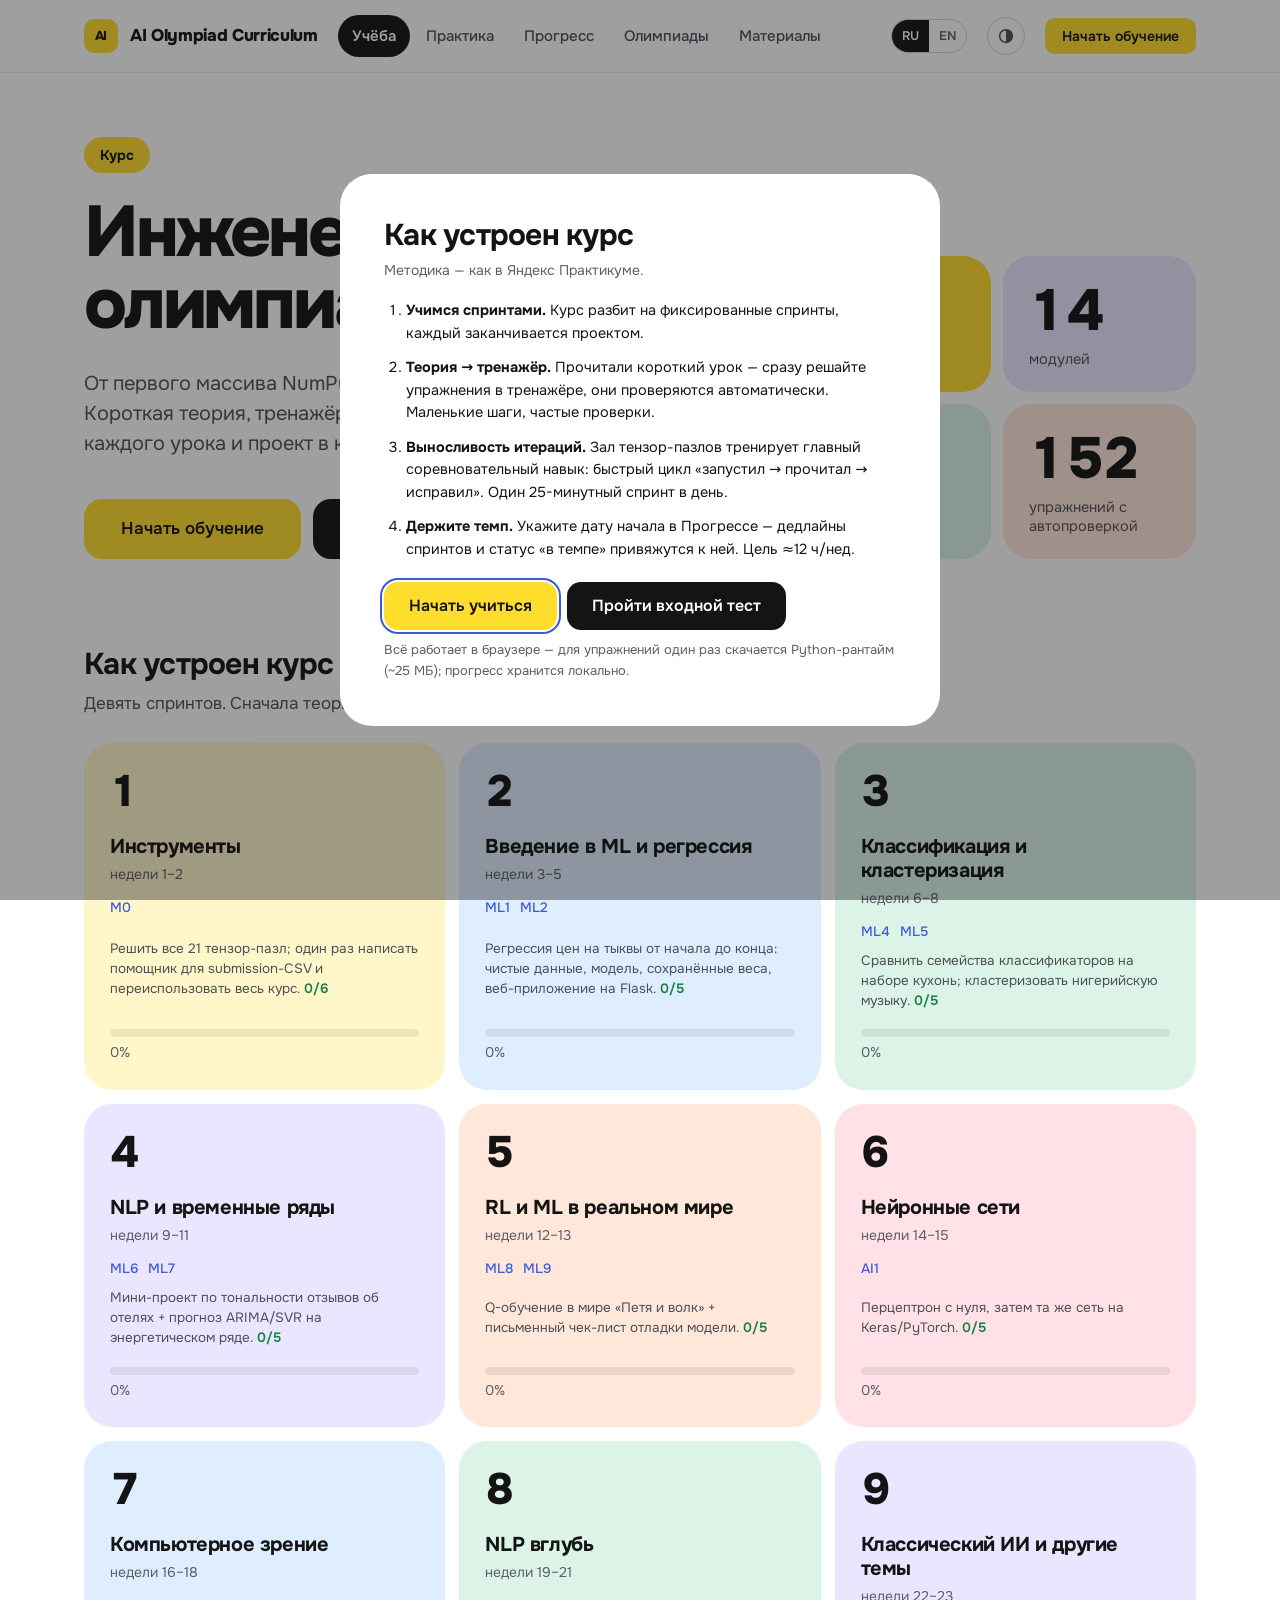
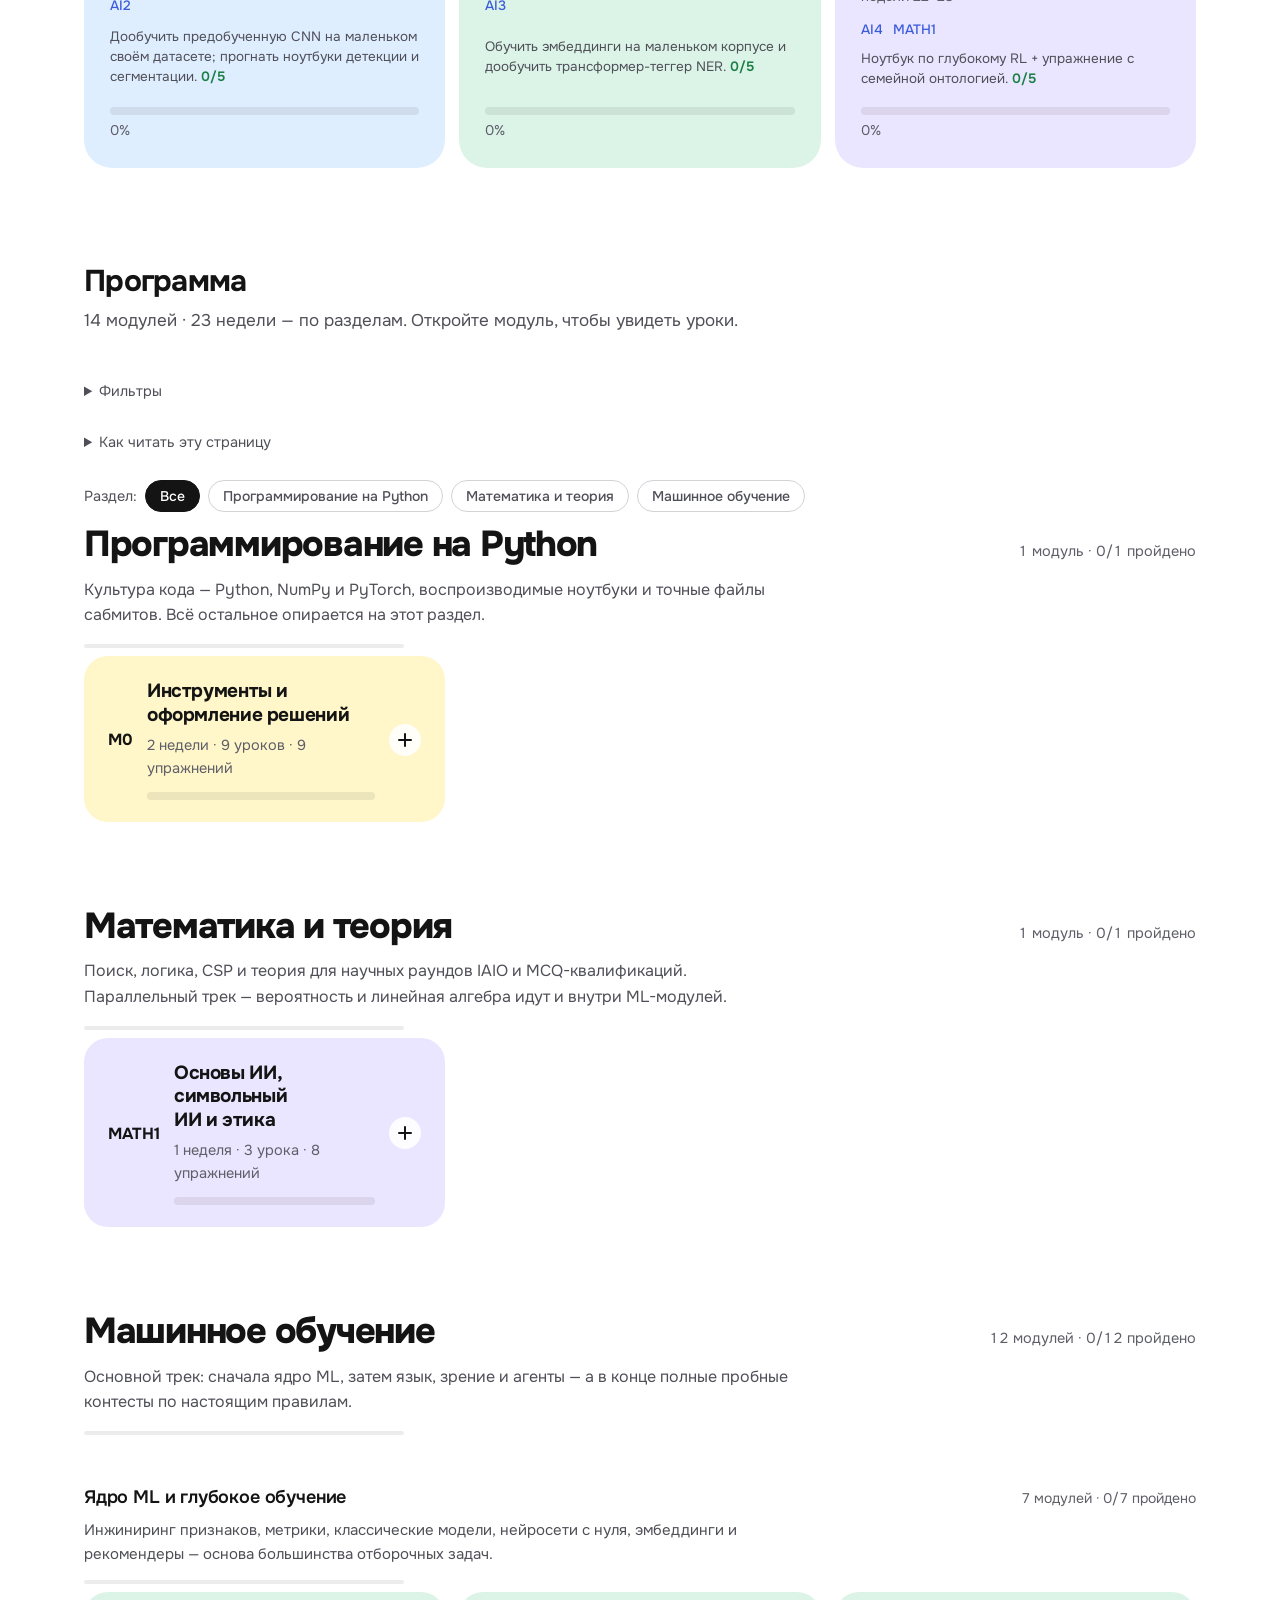
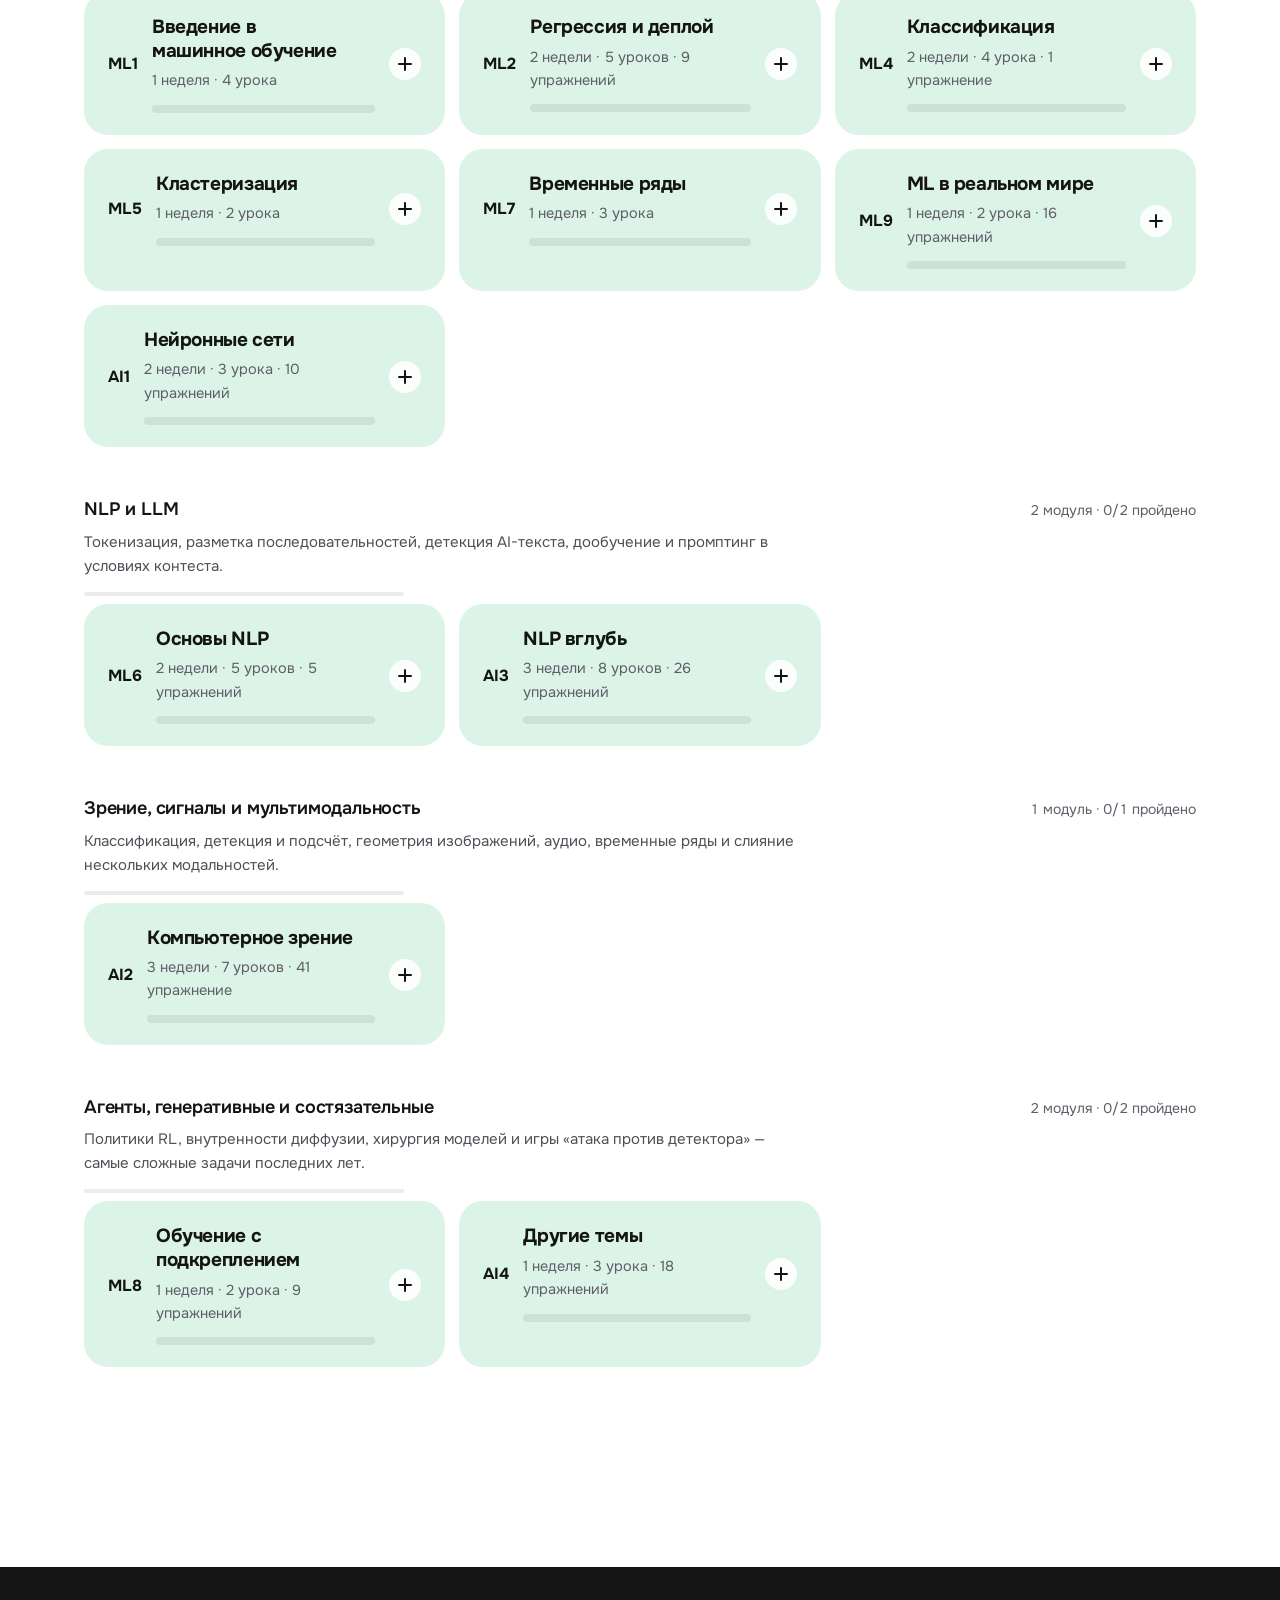
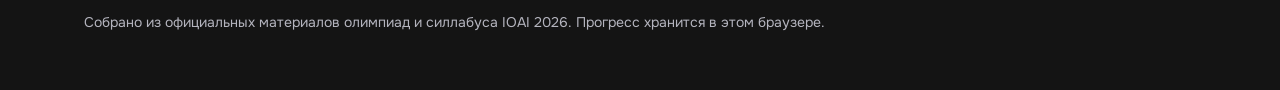
==== index.html @ c8003ddb "Publish curriculum site" ====
<!DOCTYPE html>
<html lang="ru">
<head>
<meta charset="UTF-8">
<meta name="viewport" content="width=device-width, initial-scale=1.0">
<meta name="color-scheme" content="light dark">
<meta name="darkreader-lock">
<script src="theme.js"></script>
<title>Курс олимпиадного ИИ — путь через задачи</title>
<link rel="stylesheet" href="css/fonts.css">
<link rel="stylesheet" href="css/base.css">
<link rel="stylesheet" href="css/path.css">
<link rel="stylesheet" href="css/lesson.css">
<link rel="stylesheet" href="css/trainer.css">
<link rel="stylesheet" href="css/lab.css">
<link rel="stylesheet" href="css/catalog.css">
<link rel="stylesheet" href="css/dashboard.css">
<link rel="stylesheet" href="css/puzzles.css">
<link rel="stylesheet" href="css/lessons.css">
</head>
<body>
<header class="site-header">
  <div class="container">
    <a class="brand" href="#" data-tab="path">AI Olympiad Curriculum</a>
    <nav class="nav" id="tabs" data-i18n-aria="nav.sections" aria-label="Sections" role="tablist">
      <button data-tab="path" class="tab active" role="tab" aria-selected="true" aria-controls="tab-path" data-i18n="nav.learn">Learn</button>
      <button data-tab="practice" class="tab" role="tab" aria-selected="false" aria-controls="tab-practice" data-i18n="nav.practice">Practice</button>
      <button data-tab="dashboard" class="tab" role="tab" aria-selected="false" aria-controls="tab-dashboard" data-i18n="nav.dashboard">Progress</button>
      <button data-tab="catalog" class="tab" role="tab" aria-selected="false" aria-controls="tab-catalog" data-i18n="nav.catalog">Competitions</button>
      <button data-tab="resources" class="tab" role="tab" aria-selected="false" aria-controls="tab-resources" data-i18n="nav.resources">Resources</button>
    </nav>
    <div class="lang-sw" role="group" aria-label="Language / Язык">
      <button type="button" id="langRu" data-lang="ru">RU</button><button type="button" id="langEn" data-lang="en">EN</button>
    </div>
    <button type="button" class="theme-sw" id="themeSw" data-theme-sw data-i18n-aria="theme.toggle" aria-label="Theme" aria-pressed="false"><svg viewBox="0 0 24 24" aria-hidden="true"><circle cx="12" cy="12" r="8.5" fill="none" stroke="currentColor" stroke-width="2"/><path d="M12 3.5a8.5 8.5 0 0 1 0 17z" fill="currentColor"/></svg></button>
    <button class="btn btn--primary btn--sm header-cta" data-continue data-i18n="cta.continue">Continue learning</button>
  </div>
</header>

<main class="container">
  <!-- ============ PATH ============ -->
  <section id="tab-path" class="tabpane active" role="tabpanel">
    <div class="hero" id="hero">
      <div class="hero-text">
        <div class="hero-eyebrow" data-i18n="hero.eyebrow">Course</div>
        <h1 data-i18n-html="hero.title">AI Olympiad<br>Engineer</h1>
        <p data-i18n="hero.sub">From a first NumPy array to IOAI-level tasks. Short theory, an auto-checked trainer after every lesson, a project at the end of each sprint.</p>
        <div class="hero-actions">
          <button class="btn btn--primary btn--lg" data-continue data-i18n="cta.continue">Continue learning</button>
          <button class="btn btn--secondary btn--lg" data-tab="entrytest" data-i18n="hero.entry">Take the entry test</button>
        </div>
      </div>
      <div class="hero-facts" id="heroFacts"></div>
    </div>

    <div id="lessonView"></div>
    <div id="sprints"></div>
    <div class="prog-title" id="progTitle"></div>
    <details class="filters-discl"><summary data-i18n="fl.filters">Filters</summary><div class="filters">
      <input id="pathSearch" type="search" data-i18n-aria="fl.search" aria-label="Search modules, skills, tasks" data-i18n-ph="fl.search" placeholder="Search modules, skills, tasks">
      <select id="pathOly" data-i18n-aria="fl.searchOly" aria-label="Filter by olympiad"><option value="" data-i18n="fl.allOly">All olympiads</option></select>
      <select id="pathDomain" data-i18n-aria="fl.searchDom" aria-label="Filter by domain"><option value="" data-i18n="fl.allDom">All domains</option></select>
      <select id="pathDiff" data-i18n-aria="fl.byLevel" aria-label="Filter by level"><option value="" data-i18n="fl.anyLevel">Any level</option><option value="1" data-i18n-level="1">Level 1</option><option value="2" data-i18n-level="2">Level 2</option><option value="3" data-i18n-level="3">Level 3</option><option value="4" data-i18n-level="4">Level 4</option><option value="5" data-i18n-level="5">Level 5</option></select>
      <label class="filters-check"><input type="checkbox" id="hideDone"> <span data-i18n="fl.hideDone">Hide completed</span></label>
    </div></details>
    <details class="legend"><summary data-i18n="leg.h">How to read this page</summary><p data-i18n="leg.body">Each card is a module: the M-number is its stable id, chips show level, domain and skills. Open a card for the lesson, then check yourself in the trainer.</p></details>
    <div class="disc-nav" id="discNav"></div>
    <div id="subjects"></div>
  </section>

  <!-- ============ PRACTICE (trainer + tensor puzzles) ============ -->
  <section id="tab-practice" class="tabpane" role="tabpanel">
    <div class="subnav">
      <button class="subtab on" data-sub="trainer" data-i18n="sub.exercises">Exercises</button>
      <button class="subtab" data-sub="jlab" data-i18n="sub.jlab">JupyterLab</button>
      <button class="subtab" data-sub="puzzles" data-i18n="sub.puzzles">Tensor puzzles</button>
      <button class="subtab" data-sub="entrytest" data-i18n="sub.entrytest">Entry test</button>
    </div>
    <div class="subpane active" id="sub-trainer">
      <div class="pr-trainer" id="prTrainer">
        <div class="pr-head">
          <button type="button" class="pr-btn pr-ghost" id="trNavBtn" aria-controls="trDrawer" aria-expanded="false" data-i18n="tr.exercises">Exercises</button>
          <div class="pr-crumb" id="trCrumb" data-i18n="tr.crumb">Trainer</div>
          <span class="pr-hint-kbd" data-i18n="tr.kbd">Ctrl+Enter to check · Esc leaves the editor</span>
        </div>

        <div id="trEmpty" class="pr-empty"><p class="tr-muted" data-i18n="tr.empty">Open Exercises and pick one.</p></div>

        <div id="trWork" class="pr-body" style="display:none">
          <section class="pr-pane pr-task" data-i18n-aria="tr.exercise" aria-label="Exercise">
            <div class="pr-pane-head"><span class="pr-pane-title" id="trCounter" data-i18n="tr.exercise">Exercise</span></div>
            <div class="pr-task-body">
              <h2 id="trTitle"></h2>
              <div class="pr-meta" id="trMeta"></div>
              <div id="trPrompt" class="pr-prompt"></div>
              <div id="trTaskErr" class="pr-taskerr" role="alert" hidden></div>
            </div>
          </section>

          <div class="pr-right">
            <section class="pr-pane pr-code" aria-label="Code editor">
              <div class="pr-pane-head"><span class="pr-pane-title" data-i18n="tr.code">Code</span><span class="pr-file">solution.py</span><span class="pr-env" data-i18n-title="tr.env" title="numpy is preloaded as np; also allowed: math, statistics, itertools, collections, functools, heapq, random">np preloaded</span></div>
              <div class="pr-ed">
                <pre class="pr-gutter" id="trGutter" aria-hidden="true">1</pre>
                <textarea id="trEditor" class="tr-editor" spellcheck="false" autocomplete="off" autocapitalize="off" autocorrect="off" enterkeyhint="enter" wrap="off" data-i18n-aria="tr.editor" aria-label="Solution code"></textarea>
              </div>
            </section>
            <section class="pr-pane pr-out" aria-live="polite">
              <div class="pr-pane-head">
                <span class="pr-pane-title" id="trPaneTitle" data-i18n="tr.result">Result</span>
                <button type="button" class="pr-btn pr-ghost pr-sm" id="trTheoryToggle" aria-pressed="false" data-i18n="tr.theory">Theory</button>
              </div>
              <div id="trResult" class="pr-result"></div>
              <div id="trTheory" class="pr-theory" hidden><div id="trTheoryBody"></div></div>
            </section>
          </div>
        </div>

        <div class="pr-bar" id="trBar" hidden>
          <button type="button" class="pr-btn pr-secondary" id="trHint" aria-haspopup="dialog" data-i18n="tr.hint">Hint</button>
          <button type="button" class="pr-btn pr-ghost" id="trReset" data-i18n-title="tr.resetTitle" title="Restore the starter code" data-i18n="tr.reset">Reset</button>
          <button type="button" class="pr-btn pr-ghost" id="trSolution" data-i18n-title="tr.solTitle" title="Show the reference solution" data-i18n="tr.solution">Solution</button>
          <span id="trStatus" class="pr-status" role="status" aria-live="polite" hidden></span>
          <span class="pr-flex"></span>
          <button type="button" class="pr-btn pr-secondary" id="trRecheck" hidden data-i18n="tr.checkAgain">Check again</button>
          <button type="button" class="pr-btn pr-primary" id="trCheck" data-mode="check" data-i18n="tr.check">Check</button>
        </div>

        <div class="pr-drawer-back" id="trDrawerBack" hidden></div>
        <aside class="pr-drawer" id="trDrawer" aria-hidden="true" data-i18n-aria="tr.exercises" aria-label="Exercises">
          <div class="pr-drawer-head"><b data-i18n="tr.exercises">Exercises</b><button type="button" class="pr-x" id="trDrawerClose" data-i18n-aria="tr.close" aria-label="Close"></button></div>
          <div id="trMods" class="pr-nav"></div>
        </aside>

        <div class="pr-modal" id="trHintModal" hidden>
          <div class="pr-modal-card" role="dialog" aria-modal="true" aria-labelledby="trHintTitle">
            <div class="pr-modal-head"><b id="trHintTitle" data-i18n="tr.hint">Hint</b><button type="button" class="pr-x" id="trHintClose" data-i18n-aria="tr.close" aria-label="Close"></button></div>
            <div id="trHintBox" class="pr-hintbody"></div>
          </div>
        </div>
      </div>
    </div>
    <div class="subpane" id="sub-jlab">
      <div class="lab-bar">
        <i class="lab-dot" id="labDot" aria-hidden="true"></i>
        <span class="lab-status" id="labStatus" role="status" aria-live="polite"></span>
        <button type="button" class="pr-btn pr-ghost pr-sm" data-lab-setup aria-expanded="false" aria-controls="labSetup" data-i18n="lab.setup">Set up my computer (once)</button>
      </div>
      <div id="labPair" hidden></div>
      <div class="lab-card lab-setup" id="labSetup" hidden></div>
      <div id="labLocal">
        <div class="lab-card" id="labOffline" hidden></div>
        <div class="lab-card" id="labFallback" hidden></div>
        <iframe id="labLocalFrame" title="JupyterLab (local)" class="jlab-frame" hidden
          sandbox="allow-scripts allow-same-origin allow-downloads allow-forms allow-modals allow-popups"></iframe>
        <div class="lab-foot" id="labFoot" hidden>
          <span class="lab-badge" data-i18n="lab.onMyPc">On my computer</span>
          <span class="jlab-hint" id="labFiles"></span>
          <span class="pr-flex"></span>
          <a class="pr-btn pr-ghost pr-sm" href="guide/jupyterlab.html" target="_blank" rel="noopener" data-i18n="lab.guide">Step-by-step guide</a>
          <button type="button" class="pr-btn pr-ghost pr-sm" data-lab-newtab data-i18n="lab.newTab">Open in a new tab</button>
          <button type="button" class="pr-btn pr-ghost pr-sm" data-lab-disconnect data-i18n="lab.disconnect">Disconnect computer</button>
        </div>
      </div>
    </div>
    <div class="subpane" id="sub-puzzles">
      <div class="page-head">
        <h1 data-i18n="pz.h">Tensor puzzles</h1>
        <p data-i18n="pz.sub">One line of broadcasting per puzzle, no loops. Train the run → read → fix loop — one 25-minute sprint a day.</p>
      </div>
      <div class="pg-top">
        <div class="pg-stat" id="pgPace" data-i18n-title="pz.paceTitle" title="Median time between runs this session. Under 60 s = a fast loop."></div>
        <div class="pg-stat" id="pgSince"></div>
        <div class="pg-stat" id="pgToday"></div>
        <div class="pg-stat pg-streak"><div id="pgStreak"></div><div class="pg-strip" id="pgStrip" data-i18n-title="pz.stripTitle" title="Last 14 days"></div></div>
        <div class="pg-sprint">
          <div id="pgSprintIdle"><span data-i18n="pz.sprint">Sprint</span>
            <button class="btn btn--secondary btn--sm" data-sprint="10" data-i18n="pz.10">10 min</button>
            <button class="btn btn--secondary btn--sm" data-sprint="25" data-i18n="pz.25">25 min</button>
            <button class="btn btn--ghost btn--sm" id="pgDrill" data-i18n-title="pz.drillTitle" title="Re-solve a puzzle you already solved, from blank, against the clock" data-i18n="pz.drill">Drill</button>
          </div>
          <div id="pgSprintOn" hidden><b id="pgSprintTime">0:00</b> <span id="pgSprintStats"></span>
            <button class="btn btn--ghost btn--sm" id="pgSprintStop" data-i18n="pz.stop">Stop</button></div>
          <div class="pg-muted" id="pgDrillTime"></div>
        </div>
      </div>

      <div class="pg-grid">
        <aside class="pg-side">
          <div class="pg-list" id="pgList"></div>
          <p class="pg-muted" id="pgSolved"></p>
          <div class="pg-rules">
            <h4 data-i18n="pz.rules">Rules</h4>
            <ul>
              <li data-i18n-html="pz.rule1">One line: <code>return …</code>, under 80 columns.</li>
              <li data-i18n-html="pz.rule2">Allowed: <code>arange</code>, <code>where</code>, <code>@</code>, arithmetic, comparison, <code>.shape</code>, any indexing (<code>a[:, None]</code>, <code>a[arange(3)]</code>) and your earlier puzzle functions.</li>
              <li data-i18n-html="pz.rule3">Not allowed: anything else — no <code>np.*</code>, <code>.sum</code>, loops, <code>if</code>, lists.</li>
            </ul>
            <p class="pg-muted" data-i18n-html="pz.credit">Puzzles by <a href="https://github.com/srush/Tensor-Puzzles" target="_blank" rel="noopener">Sasha Rush</a> (MIT). Runs real Python + NumPy in your browser.</p>
          </div>
        </aside>

        <div class="pg-main">
          <h2 id="pgTitle"></h2>
          <p id="pgDesc" class="pg-desc"></p>
          <details class="pg-specbox" open><summary data-i18n="pz.spec">Reference spec (loop version — reproduce it without loops)</summary><pre id="pgSpec" class="pg-code"></pre></details>
          <div class="pg-exhead" data-i18n="pz.examples">Examples</div>
          <div id="pgExamples"></div>
          <div class="pg-edwrap">
            <textarea id="pgEditor" class="pg-editor" spellcheck="false" autocomplete="off" autocapitalize="off" autocorrect="off" wrap="off" aria-label="Puzzle code"></textarea>
            <div class="pg-toolbar">
              <button class="btn btn--primary btn--sm" id="pgRun" data-i18n="pz.run">Run</button>
              <button class="btn btn--ghost btn--sm" id="pgReset" data-i18n="tr.reset">Reset</button>
              <span class="pg-kbdhint" data-i18n="pz.kbd">Ctrl+Enter to run · Esc to leave</span>
              <span class="pg-cols" id="pgCols"></span>
            </div>
          </div>
          <div id="pgStatus" class="pg-statusmsg" role="status" aria-live="polite" hidden></div>
          <div id="pgResult"></div>
        </div>

        <aside class="pg-side">
          <h4 class="pg-h" data-i18n="pz.iterLog">Iteration log</h4>
          <div id="pgLog"></div>
          <h4 class="pg-h" data-i18n="pz.recent">Recent sprints</h4>
          <div id="pgSprintHist"></div>
          <div class="pg-rules">
            <h4 data-i18n="pz.howTo">How to train</h4>
            <ul>
              <li data-i18n="pz.tip1">Change one small thing, then run. Read the failing case and repeat.</li>
              <li data-i18n="pz.tip2">Keep your median loop under 60 s, and do one 25-min sprint a day.</li>
              <li data-i18n="pz.tip3">Drill solved puzzles from blank until each one takes under a minute.</li>
            </ul>
          </div>
        </aside>
      </div>
    </div>
    <div class="subpane" id="sub-entrytest">
      <div id="etBody"></div>
    </div>
  </section>

  <!-- ============ DASHBOARD (progress) ============ -->
  <section id="tab-dashboard" class="tabpane" role="tabpanel">
    <div class="subnav">
      <button class="subtab on" data-sub="dash" data-i18n="sub.progress">Progress</button>
    </div>
    <div class="subpane active" id="sub-dash">
      <div id="dashBody"></div>
      <div class="danger-zone">
        <button id="resetProgress" class="btn btn--ghost btn--sm" data-i18n-title="fl.resetTitle" title="Clear all saved progress" data-i18n="fl.reset">Reset progress</button>
      </div>
    </div>
  </section>

  <!-- ============ CATALOG (olympiads + tasks + syllabus) ============ -->
  <section id="tab-catalog" class="tabpane" role="tabpanel">
    <div class="subnav">
      <button class="subtab on" data-sub="olympiads" data-i18n="sub.oly">Olympiads</button>
      <button class="subtab" data-sub="tasks" data-i18n="sub.tasks">Task bank</button>
      <button class="subtab" data-sub="syllabus" data-i18n="sub.syllabus">Syllabus</button>
    </div>
    <div class="subpane active" id="sub-olympiads">
      <div class="page-head">
        <h1 data-i18n="oly.h">Olympiads</h1>
        <p data-i18n="oly.sub">The AI olympiads this course prepares for — format, scope and where to find them.</p>
      </div>
      <div id="olyGrid" class="olygrid"></div>
    </div>
    <div class="subpane" id="sub-tasks">
      <div class="page-head">
        <h1 data-i18n="tasks.h">Task bank</h1>
        <p data-i18n="tasks.sub">Real problems from IOAI finals, national selections and AICC — each mapped to a module.</p>
      </div>
      <div class="filters">
        <input id="taskSearch" type="search" data-i18n-aria="tasks.search" aria-label="Search tasks" data-i18n-ph="tasks.search" placeholder="Search tasks">
        <select id="taskOly" data-i18n-aria="fl.searchOly" aria-label="Filter by olympiad"><option value="" data-i18n="fl.allOly">All olympiads</option></select>
        <select id="taskDomain" data-i18n-aria="fl.searchDom" aria-label="Filter by domain"><option value="" data-i18n="fl.allDom">All domains</option></select>
        <select id="taskDiff" data-i18n-aria="fl.byLevel" aria-label="Filter by level"><option value="" data-i18n="fl.anyLevel">Any level</option><option value="1" data-i18n-level="1">Level 1</option><option value="2" data-i18n-level="2">Level 2</option><option value="3" data-i18n-level="3">Level 3</option><option value="4" data-i18n-level="4">Level 4</option><option value="5" data-i18n-level="5">Level 5</option></select>
      </div>
      <div class="table-wrap"><table id="taskTable">
        <thead><tr><th data-i18n="tasks.task">Task</th><th data-i18n="tasks.oly">Olympiad</th><th data-i18n="tasks.domain">Domain</th><th data-i18n="tasks.scoring">Scoring</th><th data-i18n="tasks.module">Module</th><th data-i18n="tasks.level">Level</th></tr></thead>
        <tbody></tbody>
      </table></div>
    </div>
    <div class="subpane" id="sub-syllabus">
      <div class="page-head">
        <h1 data-i18n="syl.h">Syllabus coverage</h1>
        <p data-i18n-html="syl.sub">Official <b>IOAI 2026 syllabus</b> (<a class="link" href="https://ioai-official.org/wp-content/uploads/2025/10/Syllabus.pdf" target="_blank" rel="noopener">PDF</a>) — every topic mapped to a module. Topics not listed there are excluded from IOAI; modules <b>M7, M9, M11–M13</b> go beyond it for FAIO/IAIO/NEOAI, and M14 is contest practice.</p>
      </div>
      <div id="sylBody"></div>
    </div>
  </section>

  <!-- ============ RESOURCES ============ -->
  <section id="tab-resources" class="tabpane" role="tabpanel">
    <div class="page-head">
      <h1 data-i18n="res.h">Resources</h1>
      <p data-i18n="res.sub">Books, courses and references that go deeper than the lessons.</p>
    </div>
    <div class="filters">
      <input id="resSearch" type="search" data-i18n-aria="res.search" aria-label="Search resources" data-i18n-ph="res.search" placeholder="Search resources">
      <select id="resLang" data-i18n-aria="res.byLang" aria-label="Filter by language"><option value="" data-i18n="res.anyLang">Any language</option><option>RU</option><option>EN</option></select>
      <select id="resGroup" data-i18n-aria="res.byGroup" aria-label="Filter by group"><option value="" data-i18n="res.allGroups">All groups</option></select>
    </div>
    <div id="resList"></div>
  </section>
</main>

<footer class="site-footer">
  <div class="container" data-i18n="footer">Built from official olympiad materials and the IOAI 2026 syllabus. Progress is saved in this browser.</div>
</footer>

<script src="data.js"></script>
<script src="i18n.js"></script>
<script src="figures.js"></script>
<script src="msmd.js"></script>
<script src="lessons/00_core.js"></script>
<script src="lessons/01_foundations.js"></script>
<script src="lessons/ms_ml.js"></script>
<script src="lessons/ms_ai.js"></script>

<script src="exercises/engine.js"></script>
<script src="exercises/ex_m00.js"></script>
<script src="exercises/ex_m01.js"></script>
<script src="exercises/ex_m16.js"></script>
<script src="exercises/ex_m02.js"></script>
<script src="exercises/ex_m03.js"></script>
<script src="exercises/ex_m04.js"></script>
<script src="exercises/ex_m05.js"></script>
<script src="exercises/ex_m06.js"></script>
<script src="exercises/ex_m07.js"></script>
<script src="exercises/ex_m08.js"></script>
<script src="exercises/ex_m15.js"></script>
<script src="exercises/ex_m09.js"></script>
<script src="exercises/ex_m10.js"></script>
<script src="exercises/ex_m11.js"></script>
<script src="exercises/ex_m12.js"></script>
<script src="exercises/ex_m13.js"></script>
<script src="exercises/ex_m14.js"></script>
<script src="quiz/entry_test.js"></script>
<script src="ex_map.js"></script>
<script src="projects.js"></script>
<script src="nbexport.js"></script>
<script src="views/path.js"></script>
<script src="views/lesson.js"></script>
<script src="views/catalog.js"></script>
<script src="app.js"></script>
<script src="exercises/pyclient.js"></script>
<script src="trainer.js"></script>
<script src="lab.js"></script>
<script src="dashboard.js"></script>
<script src="entrytest.js"></script>
<script src="puzzles/puzzles.js"></script>
<script src="puzzles/harness.js"></script>
<script src="puzzles/gym.js"></script>
</body>
</html>
---- css/fonts.css ----
/* Onest (SIL OFL 1.1, Latin + Cyrillic) — self-hosted variable font, weight 400–800.
   Chosen for Russian-language UI: a neutral grotesque close in spirit to Yandex Sans. */
@font-face {
  font-family: "Onest"; font-style: normal; font-weight: 400 800; font-display: swap;
  src: url(fonts/onest-cyrillic.woff2) format("woff2");
  unicode-range: U+0301, U+0400-045F, U+0490-0491, U+04B0-04B1, U+2116;
}
@font-face {
  font-family: "Onest"; font-style: normal; font-weight: 400 800; font-display: swap;
  src: url(fonts/onest-latin-ext.woff2) format("woff2");
  unicode-range: U+0100-02BA, U+02BD-02C5, U+02C7-02CC, U+02CE-02D7, U+02DD-02FF, U+0304, U+0308, U+0329, U+1D00-1DBF, U+1E00-1E9F, U+1EF2-1EFF, U+2020, U+20A0-20AB, U+20AD-20C4, U+2113, U+2C60-2C7F, U+A720-A7FF;
}
@font-face {
  font-family: "Onest"; font-style: normal; font-weight: 400 800; font-display: swap;
  src: url(fonts/onest-latin.woff2) format("woff2");
  unicode-range: U+0000-00FF, U+0131, U+0152-0153, U+02BB-02BC, U+02C6, U+02DA, U+02DC, U+0304, U+0308, U+0329, U+2000-206F, U+20AC, U+2122, U+2191, U+2193, U+2212, U+2215, U+FEFF, U+FFFD;
}
---- css/base.css ----
/* Design system — Yandex Practicum course pages: white canvas, near-black ink, one yellow brand,
   pastel tint tiles that carry meaning (group / sprint), big confident headings, 14–28px radii.
   No shadows beyond a hover lift, no gradients, no emoji. Source of truth: DESIGN.md.
   Per-view files live next to this one. */
:root {
  --bg: #ffffff;
  --subtle: #f4f4f6;
  --line: #e7e7ea;
  --line-strong: #d3d3d8;
  --text: #141414;
  --text-2: #4f4f58;
  --text-3: #5e5e68;
  --accent: #3b5bdb;
  --accent-soft: #eef1fd;
  --brand: #ffdd2d;
  --brand-hover: #ffd000;
  --ink: #141414;            /* text on brand yellow — constant in both themes */
  --inv-bg: #141414; --inv-fg: #ffffff; --inv-hover: #2c2c30;   /* inverted (black / white) buttons and pills */
  --glass: rgba(255, 255, 255, .78); --glass-strong: rgba(255, 255, 255, .88); --glass-hover: #ffffff;
  --track: rgba(20, 20, 20, .08);
  --header-bg: rgba(255, 255, 255, .92);
  --footer-bg: #141414; --footer-fg: #b4b4be;
  --tint-yellow: #fff6c9;
  --tint-sky: #dfeeff;
  --tint-mint: #dcf4e8;
  --tint-lilac: #ebe6ff;
  --tint-peach: #ffe7d9;
  --tint-rose: #ffe1e7;
  --ok: #1a7f45;
  --ok-soft: #eaf6ef;
  --err: #c9302c;
  --warn: #b45309;
  --radius-xl: 28px;
  --radius: 18px;
  --radius-sm: 12px;
  --font: "Onest", system-ui, -apple-system, "Segoe UI", Roboto, Arial, sans-serif;
  --mono: ui-monospace, "SF Mono", "JetBrains Mono", Consolas, monospace;
  --container: 1160px;
  --header-h: 72px;
}

/* Dark theme (Practicum dark): same yellow, surfaces step down instead of being inverted by the browser.
   theme.js sets data-theme from localStorage or the system preference. */
:root[data-theme="dark"] {
  color-scheme: dark;
  --bg: #151517; --subtle: #212124; --line: #2c2c30; --line-strong: #3d3d43;
  --text: #f3f3f4; --text-2: #babac3; --text-3: #9b9ba6;
  --accent: #9fb2ff; --accent-soft: #272d4d;
  --ok: #4cc88a; --ok-soft: #16301f; --err: #ff6f69; --warn: #f2a652;
  --tint-yellow: #35301a; --tint-sky: #1d2b3e; --tint-mint: #17322a; --tint-lilac: #292542; --tint-peach: #3a2819; --tint-rose: #3b2029;
  --inv-bg: #f3f3f4; --inv-fg: #141414; --inv-hover: #dcdce1;
  --glass: rgba(255, 255, 255, .07); --glass-strong: rgba(255, 255, 255, .14); --glass-hover: rgba(255, 255, 255, .13);
  --track: rgba(255, 255, 255, .12);
  --header-bg: rgba(21, 21, 23, .9);
  --footer-bg: #0d0d0e; --footer-fg: #9b9ba6;
}
:root { color-scheme: light; }

* { box-sizing: border-box; margin: 0; padding: 0; }
html { -webkit-text-size-adjust: 100%; scroll-behavior: smooth; }
body { background: var(--bg); color: var(--text); font: 400 16px/1.6 var(--font); -webkit-font-smoothing: antialiased;
  font-feature-settings: "ss01", "cv11"; }
h1, h2, h3, .prl-title, .card-title { text-wrap: balance; }
p, li { text-wrap: pretty; }
@media (prefers-reduced-motion: reduce) {
  html { scroll-behavior: auto; }
  *, *::before, *::after { transition-duration: .01ms !important; animation-duration: .01ms !important; }
}
img, svg { display: block; max-width: 100%; }
[hidden] { display: none !important; }
a { color: inherit; text-decoration: underline; text-decoration-color: var(--line-strong); text-underline-offset: 3px; }
a:hover { text-decoration-color: currentColor; }
button { font: inherit; color: inherit; background: none; border: 0; cursor: pointer; }
:focus-visible { outline: 2px solid var(--accent); outline-offset: 2px; border-radius: 4px; }
::selection { background: var(--brand); color: var(--ink); }

h1 { font-size: 48px; line-height: 1.06; font-weight: 800; letter-spacing: -0.035em; }
h2 { font-size: 30px; line-height: 1.16; font-weight: 700; letter-spacing: -0.025em; }
h3 { font-size: 18px; line-height: 1.35; font-weight: 600; }
p + p { margin-top: 12px; }
code { font-family: var(--mono); font-size: 0.9em; background: var(--subtle); padding: 1px 5px; border-radius: 4px; }
.muted { color: var(--text-2); }
.faint { color: var(--text-3); }
.small { font-size: 14px; }

/* ---- shell ---- */
.container { max-width: var(--container); margin: 0 auto; padding: 0 24px; }
.site-header { position: sticky; top: 0; z-index: 20; background: var(--header-bg); border-bottom: 1px solid var(--line);
  -webkit-backdrop-filter: saturate(1.4) blur(12px); backdrop-filter: saturate(1.4) blur(12px); }
.site-header .container { height: var(--header-h); display: flex; align-items: center; gap: 20px; }
.brand { font-weight: 800; font-size: 17px; letter-spacing: -0.02em; text-decoration: none; white-space: nowrap; display: flex; align-items: center; gap: 12px; }
.brand::before { content: "AI"; width: 34px; height: 34px; border-radius: 10px; background: var(--brand); color: var(--ink); flex: none;
  display: grid; place-items: center; font-size: 13px; font-weight: 800; letter-spacing: -0.02em; }
.nav { display: flex; gap: 2px; overflow-x: auto; scrollbar-width: none; flex: 1;
  -webkit-mask-image: linear-gradient(to right, #000 calc(100% - 32px), transparent);
  mask-image: linear-gradient(to right, #000 calc(100% - 32px), transparent); }
.nav::-webkit-scrollbar { display: none; }
.nav .tab { padding: 9px 14px; border-radius: 999px; color: var(--text-2); font-size: 15px; font-weight: 500; white-space: nowrap; transition: background .15s, color .15s; }
.nav .tab:hover { color: var(--text); background: var(--subtle); }
.nav .tab.active { color: var(--inv-fg); font-weight: 600; background: var(--inv-bg); }
.lang-sw { display: flex; flex: none; border: 1px solid var(--line-strong); border-radius: 999px; overflow: hidden; }
.lang-sw button { padding: 6px 10px; font-size: 12.5px; font-weight: 600; color: var(--text-3); background: transparent; }
.lang-sw button:hover { color: var(--text); }
.lang-sw button.on { background: var(--text); color: var(--bg); }
.header-cta { flex: none; }
.theme-sw { flex: none; width: 38px; height: 38px; border-radius: 50%; display: grid; place-items: center; color: var(--text-2);
  border: 1px solid var(--line-strong); transition: background .15s, color .15s; }
.theme-sw:hover { background: var(--subtle); color: var(--text); }
.theme-sw svg { width: 18px; height: 18px; }
main.container { padding-top: 56px; padding-bottom: 120px; }
.tabpane { display: none; }
.tabpane.active { display: block; }
.page-head { margin-bottom: 40px; max-width: 760px; }
.page-head p { margin-top: 14px; color: var(--text-2); font-size: 18px; line-height: 1.5; }
.site-footer { background: var(--footer-bg); color: var(--footer-fg); font-size: 14px; line-height: 1.6; padding: 44px 0 56px; }
.site-footer a { color: #fff; text-decoration-color: rgba(255, 255, 255, .35); }

/* ---- in-pane sub-tabs ---- */
.subnav { display: flex; gap: 2px; border-bottom: 1px solid var(--line); margin-bottom: 24px; }
.subtab { padding: 10px 14px; border-radius: 10px 10px 0 0; color: var(--text-2); font-size: 15px; font-weight: 500; border-bottom: 3px solid transparent; }
.subtab:hover { color: var(--text); }
.subtab.on { color: var(--text); font-weight: 700; border-bottom-color: var(--brand); }
.subpane { display: none; }
.subpane.active { display: block; }

/* ---- disclosures on the Program pane ---- */
.filters-discl, .legend { margin-bottom: 16px; }
.filters-discl summary, .legend summary { cursor: pointer; color: var(--text-2); font-size: 14.5px; padding: 6px 0; }
.filters-discl[open] summary, .legend[open] summary { margin-bottom: 8px; }
.legend p { font-size: 14px; color: var(--text-2); max-width: 720px; }
.danger-zone { margin-top: 40px; }

/* ---- buttons ---- */
.btn { display: inline-flex; align-items: center; justify-content: center; gap: 8px; height: 48px; padding: 0 24px;
  border-radius: 14px; font-size: 16px; font-weight: 600; text-decoration: none; white-space: nowrap;
  border: 1px solid transparent; transition: background .15s, border-color .15s, color .15s, transform .12s; }
.btn:active:not(:disabled), .prl-btn:active:not(:disabled), .pr-btn:active:not(:disabled) { transform: scale(.98); }
.btn--primary { background: var(--brand); color: var(--ink); }
.btn--primary:hover { background: var(--brand-hover); }
.btn--secondary { background: var(--inv-bg); color: var(--inv-fg); }
.btn--secondary:hover { background: var(--inv-hover); }
.btn--ghost { color: var(--text-2); padding: 0 12px; }
.btn--ghost:hover { color: var(--text); background: var(--subtle); }
.btn--sm { height: 36px; padding: 0 16px; font-size: 14px; border-radius: 10px; }
.btn--lg { height: 60px; padding: 0 36px; font-size: 17px; border-radius: 18px; }
.btn:disabled, .btn[aria-disabled="true"] { opacity: .4; cursor: default; pointer-events: none; }
.link { color: var(--accent); text-decoration: none; font-weight: 500; }
.link:hover { text-decoration: underline; }
button.link { padding: 0; font-size: inherit; }

/* ---- form controls ---- */
input[type="search"], input[type="text"], input[type="date"], input[type="number"], select {
  height: 40px; padding: 0 12px; font: inherit; font-size: 15px; color: var(--text); background: var(--bg);
  border: 1px solid var(--line-strong); border-radius: var(--radius-sm); }
input:focus, select:focus, textarea:focus { outline: none; border-color: var(--text); }
input[type="checkbox"], input[type="radio"] { accent-color: var(--text); width: 16px; height: 16px; }
.filters { display: flex; flex-wrap: wrap; gap: 8px; align-items: center; margin-bottom: 32px; }
.filters input[type="search"] { flex: 1 1 260px; }

/* ---- primitives ---- */
.card { background: var(--subtle); border-radius: var(--radius-xl); padding: 28px; }
.tile { background: var(--subtle); border-radius: var(--radius-xl); padding: 28px; }
.chip { display: inline-flex; align-items: center; height: 28px; padding: 0 12px; border-radius: 999px; background: var(--bg);
  color: var(--text-2); font-size: 13px; font-weight: 500; white-space: nowrap; }
.progress { height: 8px; background: var(--track); border-radius: 4px; overflow: hidden; }
.progress > i { display: block; height: 100%; background: var(--inv-bg); border-radius: 4px; transition: width .3s; }
.table-wrap { overflow-x: auto; border: 1px solid var(--line); border-radius: var(--radius); }
table { width: 100%; border-collapse: collapse; font-size: 15px; }
th { text-align: left; font-weight: 600; font-size: 13px; color: var(--text-3); padding: 12px 16px; border-bottom: 1px solid var(--line); white-space: nowrap; }
td { padding: 14px 16px; border-bottom: 1px solid var(--line); vertical-align: top; }
tr:last-child td { border-bottom: 0; }
.empty { color: var(--text-3); padding: 48px 0; text-align: center; }

@media (max-width: 720px) {
  :root { --header-h: 108px; }
  h1 { font-size: 34px; } h2 { font-size: 24px; }
  .header-cta { display: none; }
  .lang-sw button { padding: 9px 12px; }
  .container { padding: 0 16px; }
  .site-header .container { gap: 8px 16px; flex-wrap: wrap; height: auto; padding-top: 10px; padding-bottom: 8px; }
  .brand { flex: 1; }
  .nav { order: 3; flex: 1 1 100%; }
  .prl-title { font-size: 30px; }
  main.container { padding-top: 32px; }
}

/* Touch devices: 44px minimum targets; desktop density unchanged */
@media (pointer: coarse) {
  .nav .tab, .subtab { min-height: 44px; display: inline-flex; align-items: center; }
  .btn--sm { min-height: 44px; }
  .lrow, .pg-item, .prl-step-link, .pr-trainer .tr-item { min-height: 44px; }
  .prl-lesson-link, .prl-copy, .prl-crumb .prl-link, .prl-refs a, .prl-exlist .prl-link, .prl-opt { min-height: 44px; }
  .pr-trainer .pr-x { width: 44px; height: 44px; }
  .pr-trainer .pr-x::before, .pr-trainer .pr-x::after { left: 15px; top: 21px; }
  /* jump buttons, entry-test options, dashboard next-up rows, disclosures */
  button.link, .db-next, .opt, summary, .pg-specbox summary { min-height: 44px; }
  .opt { display: flex; align-items: center; }
}

/* discipline switcher above the module catalog */
.disc-nav { display: flex; align-items: center; gap: 8px; flex-wrap: wrap; margin: 20px 0 8px; }
.disc-nav-lab { font-size: 14.5px; color: var(--text-2); }

/* lesson header tools (Colab export) */
.prl-tools { display: flex; gap: 8px; margin: 10px 0 6px; }

/* inline lesson figures (fig blocks) */
.prl-fig { margin: 18px 0 6px; padding: 18px 12px 10px; background: var(--subtle); border-radius: var(--radius); }
.prl-fig svg { display: block; margin: 0 auto; width: 100%; max-width: 560px; height: auto; }
.prl-fig figcaption { margin-top: 10px; font-size: 13.5px; line-height: 1.45; color: var(--text-3); text-align: center; }
---- css/path.css ----
/* Program view — Practicum-style course page: hero, sprint tiles, numbered accordion programme */

/* ---- hero ---- */
.hero { display: grid; grid-template-columns: minmax(0, 1.7fr) minmax(0, 1fr); gap: 40px; align-items: end; margin-bottom: 88px; padding-top: 8px; }
.hero-eyebrow { display: inline-block; font-size: 14px; font-weight: 700; color: var(--ink); background: var(--brand);
  padding: 7px 16px; border-radius: 999px; margin-bottom: 24px; }
.hero h1 { font-size: clamp(44px, 5.6vw, 72px); line-height: 1; letter-spacing: -0.045em; font-weight: 800; margin-bottom: 28px; }
.hero-text p { font-size: 20px; line-height: 1.5; color: var(--text-2); max-width: 560px; }
.hero-actions { display: flex; gap: 12px; flex-wrap: wrap; margin-top: 40px; }
.hero-facts { display: grid; grid-template-columns: 1fr 1fr; gap: 12px; }
.fact { background: var(--subtle); border-radius: var(--radius-xl); padding: 26px 26px 22px; transition: transform .2s; }
.fact:hover { transform: translateY(-3px); }
.fact:nth-child(1) { background: var(--brand); }
.fact:nth-child(2) { background: var(--tint-lilac); }
.fact:nth-child(3) { background: var(--tint-mint); }
.fact:nth-child(4) { background: var(--tint-peach); }
.fact b { display: block; font-size: 58px; line-height: 1; font-weight: 800; letter-spacing: -0.05em; font-variant-numeric: tabular-nums; }
.fact span { display: block; margin-top: 10px; font-size: 14.5px; line-height: 1.35; color: var(--text-2); }
.fact:nth-child(1) { color: var(--ink); }
.fact:nth-child(1) span { color: rgba(20, 20, 20, .72); }

/* ---- filters ---- */
#tab-path .filters { margin-bottom: 56px; }
.filters-check { display: inline-flex; align-items: center; gap: 8px; font-size: 14px; color: var(--text-2); cursor: pointer; user-select: none; }

/* ---- sprint tiles ---- */
.sp-wrap { display: grid; grid-template-columns: repeat(3, minmax(0, 1fr)); gap: 14px; margin-bottom: 96px; }
@media (max-width: 900px) { .sp-wrap { grid-template-columns: repeat(2, minmax(0, 1fr)); } }
@media (max-width: 560px) { .sp-wrap { grid-template-columns: 1fr; } }
.sp-title { grid-column: 1 / -1; margin-bottom: 12px; }
.sp-title p { margin-top: 8px; font-size: 17px; }
.sprint { display: flex; flex-direction: column; padding: 26px; min-height: 250px; background: var(--tint-yellow); transition: transform .2s; }
.sprint:hover { transform: translateY(-3px); }
.sprint[data-sp="S2"], .sprint[data-sp="S7"] { background: var(--tint-sky); }
.sprint[data-sp="S3"], .sprint[data-sp="S8"] { background: var(--tint-mint); }
.sprint[data-sp="S4"], .sprint[data-sp="S9"] { background: var(--tint-lilac); }
.sprint[data-sp="S5"] { background: var(--tint-peach); }
.sprint[data-sp="S6"] { background: var(--tint-rose); }
.sp-num { font-size: 44px; line-height: 1; font-weight: 800; letter-spacing: -0.05em; color: var(--text); margin-bottom: 22px; font-variant-numeric: tabular-nums; }
.sp-head { display: flex; flex-direction: column; gap: 4px; }
.sp-head b { font-size: 20px; line-height: 1.2; font-weight: 700; letter-spacing: -0.02em; }
.sp-weeks { color: var(--text-3); font-size: 14px; }
.sp-mods { margin: 12px 0 8px; display: flex; gap: 10px; flex-wrap: wrap; font-size: 13.5px; }
.sp-mods .link { cursor: pointer; }
.sp-proj { color: var(--text-2); font-size: 13.5px; line-height: 1.5; cursor: pointer; flex: 1; text-align: left; }
.sp-proj:hover { color: var(--text); }
.sp-proj .sp-rub { color: var(--ok); font-weight: 600; }
.sprint .progress { margin-top: 18px; }
.sp-projleft { margin-top: 8px; font-size: 12.5px; color: var(--warn); }
.sprint.sp-rec { outline: 3px solid var(--text); outline-offset: -3px; }
.sp-recbadge { margin-top: 6px; font-size: 12.5px; color: var(--text); font-weight: 700; }
.sprint.done .sp-num::after { content: ""; display: inline-block; width: 14px; height: 14px; margin-left: 10px; border-radius: 50%; background: var(--ok); vertical-align: middle; }
.sp-projview { border-top: 1px solid var(--line-strong); margin-top: 12px; padding-top: 12px; font-size: 13.5px; }
.sp-brief { margin-bottom: 8px; line-height: 1.5; }
.sp-steps { padding-left: 18px; margin: 8px 0; }
.sp-steps li { margin: 4px 0; color: var(--text-2); }
.sp-rubric { display: grid; gap: 6px; margin: 10px 0; }
.sp-ritem { display: flex; gap: 8px; align-items: flex-start; font-size: 13px; cursor: pointer; color: var(--text-2); }
.sp-ritem input { margin-top: 2px; }
.sp-stretch { color: var(--text-3); font-size: 12.5px; margin: 6px 0; }

/* ---- programme (discipline groups → subject tracks) ---- */
.prog-title { margin-bottom: 40px; }
.prog-title p { margin-top: 8px; font-size: 17px; }
.grp { margin-bottom: 80px; }
.grp-head { display: flex; align-items: baseline; gap: 16px; flex-wrap: wrap; }
.grp-head h3 { font-size: 36px; font-weight: 800; letter-spacing: -0.035em; }
.grp-meta { color: var(--text-3); font-size: 14.5px; margin-left: auto; font-variant-numeric: tabular-nums; }
.grp-blurb { color: var(--text-2); font-size: 16px; margin: 8px 0 16px; max-width: 720px; }
.grp-bar { margin: 0 0 8px; max-width: 320px; height: 4px; }
.subj { margin: 48px 0 0; }
.subj-head { display: flex; align-items: baseline; gap: 16px; flex-wrap: wrap; }
.subj-head h4 { font-size: 18px; font-weight: 600; letter-spacing: -0.01em; }
.subj-meta { color: var(--text-3); font-size: 14px; margin-left: auto; font-variant-numeric: tabular-nums; }
.subj-blurb { color: var(--text-2); font-size: 15px; margin: 6px 0 14px; max-width: 720px; }
.subj-bar { margin: 0 0 8px; max-width: 320px; height: 4px; }

.prog-list { border-top: 1px solid var(--line); }
#tab-path .card { background: none; border-radius: 0; padding: 0; border-bottom: 1px solid var(--line); }
#tab-path .card.done .card-title { color: var(--text-3); }
.card-head { display: flex; align-items: center; gap: 28px; padding: 28px 8px; cursor: pointer; user-select: none; width: 100%; text-align: left; }
.card-head:hover .card-title { color: var(--text-2); }
.card-num { font-size: 15px; font-weight: 600; color: var(--text-3); width: 28px; flex: none; font-variant-numeric: tabular-nums; }
.card-main { flex: 1; min-width: 0; }
.card-title { display: block; font-size: 24px; line-height: 1.25; font-weight: 700; letter-spacing: -0.015em; transition: color .15s; }
.card-sub { display: block; }
.card-sub { font-size: 14.5px; color: var(--text-3); margin-top: 6px; }
.card-plus { position: relative; width: 40px; height: 40px; flex: none; border-radius: 50%; background: var(--glass-strong); transition: transform .2s, background .15s; }
.card-plus::before, .card-plus::after { content: ""; position: absolute; left: 50%; top: 50%; background: var(--text); border-radius: 1px; transform: translate(-50%, -50%); }
.card-plus::before { width: 14px; height: 2px; }
.card-plus::after { width: 2px; height: 14px; }
.card.open .card-plus { transform: rotate(45deg); background: var(--brand); }
.card-body { display: none; padding: 0 8px 36px 56px; }
.card.open .card-body { display: block; }
.card-cols { display: grid; grid-template-columns: minmax(0, 1.5fr) minmax(0, 1fr); gap: 48px; }
.card-learn { font-size: 16px; line-height: 1.6; color: var(--text-2); margin-bottom: 24px; }
.card-side .blk { margin-top: 0; margin-bottom: 20px; }
.blk { margin-top: 20px; }
.blk h4 { font-size: 13px; font-weight: 600; color: var(--text-3); margin-bottom: 6px; }
.blk p { font-size: 14.5px; line-height: 1.55; color: var(--text-2); }
.tagrow { display: flex; gap: 6px; flex-wrap: wrap; margin-bottom: 24px; }
.tagrow .chip { background: var(--glass); }
.card-actions { display: flex; gap: 10px; flex-wrap: wrap; align-items: center; }
.card-done { display: inline-flex; align-items: center; gap: 8px; font-size: 13.5px; color: var(--text-3); cursor: pointer; margin-left: 4px; }

/* level indicator: 5 small bars */
.lvl { display: inline-flex; gap: 3px; align-items: flex-end; }
.lvl i { width: 6px; height: 12px; border-radius: 2px; background: var(--line); }
.lvl i.on { background: var(--text); }

/* lesson rows inside a module */
.lrows { background: var(--subtle); border-radius: var(--radius); overflow: hidden; }
.lrow { display: flex; align-items: center; gap: 14px; padding: 14px 18px; cursor: pointer; border-top: 1px solid var(--line); font-size: 15.5px; width: 100%; text-align: left; }
.lrow:first-child { border-top: 0; }
.lrow:hover { background: var(--line); }
.lnum { width: 26px; height: 26px; flex: none; border-radius: 50%; display: grid; place-items: center;
  font-size: 12.5px; font-weight: 600; background: var(--bg); color: var(--text-3); }
.lnum.full { background: var(--brand); color: var(--ink); }
.lname { flex: 1; min-width: 0; font-weight: 500; }
.lmeta { font-size: 13.5px; color: var(--text-3); }
.lsteps { font-size: 13.5px; color: var(--text-3); font-variant-numeric: tabular-nums; }
.lsteps.full { color: var(--text); font-weight: 600; }

@media (max-width: 900px) {
  .hero { grid-template-columns: 1fr; gap: 32px; margin-bottom: 48px; }
  .hero h1 { font-size: 44px; }
  .card-cols { grid-template-columns: 1fr; gap: 24px; }
  .card-body { padding-left: 0; }
  .card-head { gap: 16px; padding: 22px 0; }
  .card-title { font-size: 20px; }
  .sp-wrap { margin-bottom: 56px; }
}
@media (max-width: 520px) {
  .hero h1 { font-size: 36px; }
  .hero-facts { grid-template-columns: 1fr 1fr; gap: 8px; }
  .fact { padding: 18px; } .fact b { font-size: 30px; }
  .hero-actions .btn { width: 100%; }
}

/* ---- module catalog as a tile grid (blocks, not a list) ---- */
#tab-path .prog-list { display: grid; grid-template-columns: repeat(auto-fill, minmax(290px, 1fr)); gap: 14px; border-top: none; }
#tab-path .card { background: var(--subtle); border-radius: 24px; padding: 0; border-bottom: none; transition: transform .2s; }
#tab-path .card:hover { transform: translateY(-2px); }
#tab-path .card.open:hover { transform: none; }
#tab-path .grp[data-grp="prog"] .card { background: var(--tint-yellow); }
#tab-path .grp[data-grp="math"] .card { background: var(--tint-lilac); }
#tab-path .grp[data-grp="ml"] .card { background: var(--tint-mint); }
#tab-path .card.open .card-head { border-bottom-color: var(--line); }
#tab-path .card-head { padding: 24px 24px 22px; gap: 14px; }
#tab-path .card-title { font-size: 19px; font-weight: 700; letter-spacing: -0.02em; }
#tab-path .card-plus { width: 32px; height: 32px; }
#tab-path .card-prog { display: block; margin-top: 12px; }
#tab-path .card.open { grid-column: 1 / -1; }
#tab-path .card.open .card-head { border-bottom: 1px solid var(--line); }
#tab-path .card.open .card-body { padding: 20px 20px 26px; }
#tab-path .card-cols { gap: 32px; }

/* lesson rows as mini-tiles (module cards + lessons index) */
.lrows { display: grid; grid-template-columns: repeat(auto-fill, minmax(230px, 1fr)); gap: 8px; background: none; border-radius: 0; overflow: visible; }
.lrow, .lrow:first-child { border: 1px solid transparent; border-radius: var(--radius-sm); background: var(--glass); transition: background .15s; }
.lrow:hover { background: var(--glass-hover); border-color: var(--line-strong); }

@media (max-width: 700px) {
  #tab-path .prog-list { grid-template-columns: 1fr; }
  .lrows { grid-template-columns: 1fr; }
}
---- css/lesson.css ----
/* Lesson view — full-screen reading: a slim top bar, one centred column, and a slide-over
   contents drawer that can switch lessons and modules. Site header/footer are hidden
   while a lesson is open (body.in-lesson). Scoped under .pr-lesson. */
body.in-lesson .site-header, body.in-lesson .site-footer { display: none; }
body.in-lesson main.container { max-width: none; padding: 0; }
:root { --lbar-h: 60px; }

/* ---- top bar ---- */
.prl-bar { position: sticky; top: 0; z-index: 30; display: flex; align-items: center; gap: 10px; height: var(--lbar-h); padding: 0 20px;
  background: var(--header-bg); border-bottom: 1px solid var(--line);
  -webkit-backdrop-filter: saturate(1.4) blur(12px); backdrop-filter: saturate(1.4) blur(12px); }
.prl-bar-btn { display: inline-flex; align-items: center; justify-content: center; gap: 10px; height: 40px; padding: 0 14px; border-radius: 12px;
  background: var(--subtle); font-size: 14.5px; font-weight: 600; color: var(--text); white-space: nowrap; transition: background .15s, transform .12s; }
.prl-bar-btn:hover:not(:disabled) { background: var(--line); }
.prl-bar-btn:active:not(:disabled) { transform: scale(.97); }
.prl-bar-btn:disabled { opacity: .35; cursor: default; }
.prl-bar-icon { width: 40px; padding: 0; }
.prl-bar-exit { background: none; padding: 0 12px; color: var(--text-2); }
.prl-bar-title { flex: 1; min-width: 0; display: flex; align-items: baseline; gap: 10px; }
.prl-bar-mod { flex: none; font-size: 12.5px; font-weight: 700; background: var(--brand); color: var(--ink); border-radius: 999px; padding: 3px 10px; }
.prl-bar-name { min-width: 0; overflow: hidden; text-overflow: ellipsis; white-space: nowrap; font-weight: 700; letter-spacing: -0.01em; }
.prl-bar-step { flex: none; font-size: 13.5px; color: var(--text-3); font-variant-numeric: tabular-nums; }
.prl-burger { width: 16px; height: 2px; border-radius: 1px; background: currentColor; box-shadow: 0 5px 0 currentColor, 0 -5px 0 currentColor; }
.prl-chev { width: 9px; height: 9px; border-left: 2px solid currentColor; border-bottom: 2px solid currentColor; }
.prl-chev-l { transform: rotate(45deg); margin-left: 3px; }
.prl-chev-r { transform: rotate(-135deg); margin-right: 3px; }
.prl-x { position: relative; width: 36px; height: 36px; border-radius: 50%; background: var(--subtle); flex: none; }
.prl-x::before, .prl-x::after { content: ""; position: absolute; left: 50%; top: 50%; width: 14px; height: 2px; border-radius: 1px; background: var(--text); }
.prl-x::before { transform: translate(-50%, -50%) rotate(45deg); }
.prl-x::after { transform: translate(-50%, -50%) rotate(-45deg); }
.prl-x-sm { width: 20px; height: 20px; background: none; }
.prl-x-sm::before, .prl-x-sm::after { width: 12px; background: currentColor; }
.prl-bar .prl-progress { position: absolute; left: 0; right: 0; bottom: -1px; height: 3px; margin: 0; border-radius: 0; background: transparent; }
.prl-bar .prl-progress i { border-radius: 0 2px 2px 0; }

/* ---- contents drawer ---- */
.prl-scrim { position: fixed; inset: 0; z-index: 35; background: rgba(10, 10, 12, .45); }
.prl-drawer { position: fixed; top: 0; bottom: 0; left: 0; z-index: 40; width: min(440px, 92vw); display: flex; flex-direction: column;
  background: var(--bg); border-right: 1px solid var(--line); transform: translateX(-102%); visibility: hidden;
  transition: transform .26s cubic-bezier(.2, .8, .2, 1), visibility 0s .26s; }
.prl-drawer.is-open { transform: none; visibility: visible; transition: transform .26s cubic-bezier(.2, .8, .2, 1); }
.prl-drawer-head { display: flex; align-items: center; justify-content: space-between; padding: 18px 20px 8px; font-size: 18px; letter-spacing: -0.02em; }
.prl-modsel { display: grid; gap: 6px; padding: 8px 20px 14px; font-size: 12.5px; font-weight: 600; color: var(--text-3); }
.prl-modsel select { width: 100%; height: 44px; font-size: 15px; font-weight: 500; border-radius: 12px; }
.prl-drawer-body { flex: 1; overflow-y: auto; padding: 0 12px 28px; overscroll-behavior: contain; }


/* ---- lessons / steps list (inside the drawer) ---- */
.prl-lessons, .prl-steps { list-style: none; }
.prl-lesson-link { display: flex; align-items: center; gap: 12px; width: 100%; border-radius: var(--radius-sm);
  padding: 11px 12px; font-size: 15px; text-align: left; transition: background .15s; }
.prl-lesson-link:hover { background: var(--subtle); }
.prl-lesson-item.is-current > .prl-lesson-link { font-weight: 700; background: var(--tint-yellow); }
.prl-lnum { width: 26px; height: 26px; flex: none; border-radius: 50%; display: grid; place-items: center;
  font-size: 12.5px; font-weight: 700; background: var(--subtle); color: var(--text-3); }
.prl-lesson-item.is-current .prl-lnum { background: var(--bg); color: var(--text); }
.prl-lesson-item.is-done .prl-lnum { background: var(--brand); color: var(--ink); }
.prl-lname { flex: 1; line-height: 1.35; }
.prl-lscore { font-size: 12.5px; color: var(--text-3); font-variant-numeric: tabular-nums; }
.prl-lesson-item.is-done .prl-lscore { color: var(--ok); }
.prl-steps { margin: 4px 0 10px 25px; padding-left: 14px; border-left: 1px solid var(--line); }
.prl-step-link { display: flex; align-items: center; gap: 10px; width: 100%; border-radius: 8px;
  padding: 7px 10px; font-size: 14px; line-height: 1.35; color: var(--text-3); text-align: left; }
.prl-step-link:hover { background: var(--subtle); color: var(--text); }
.prl-step-link.is-active { color: var(--text); font-weight: 600; }
.prl-step-link.is-done { color: var(--text-2); }
.prl-dot { width: 9px; height: 9px; flex: none; border-radius: 50%; border: 1.5px solid var(--line-strong); }
.prl-step-link.is-done .prl-dot { background: var(--ok); border-color: var(--ok); }
.prl-step-link.is-current .prl-dot, .prl-step-link.is-active .prl-dot { border-color: var(--accent); background: var(--accent); }

/* ---- main column ---- */
.prl-main { max-width: 860px; margin: 0 auto; padding: 44px 24px 140px; min-width: 0; }
.prl-crumb { display: flex; flex-wrap: wrap; align-items: center; gap: 8px; font-size: 14px; color: var(--text-3); margin-bottom: 20px; }
.prl-sep { color: var(--line-strong); }
.prl-crumb-cur { color: var(--text-2); }
.prl-link { padding: 0; font: inherit; color: var(--text-3); text-align: left; }
.prl-link:hover { color: var(--text); text-decoration: underline; }
.prl-title { font-size: 42px; line-height: 1.08; font-weight: 800; letter-spacing: -0.035em; margin-bottom: 14px; }
.prl-meta { font-size: 14px; color: var(--text-3); margin-bottom: 14px; }
.prl-progress { height: 8px; background: var(--subtle); border-radius: 4px; overflow: hidden; margin-bottom: 40px; }
.prl-progress i { display: block; height: 100%; background: var(--brand); border-radius: 4px; transition: width .35s; }

/* ---- theory steps ---- */
.prl-step { scroll-margin-top: calc(var(--lbar-h) + 24px); padding-bottom: 36px; margin-bottom: 36px; border-bottom: 1px solid var(--line); }
.prl-step.is-done .prl-kicker::after { content: " · done"; color: var(--ok); }
.prl-kicker { display: inline-block; font-size: 12.5px; font-weight: 600; color: var(--text-2); background: var(--subtle); border-radius: 999px; padding: 4px 12px; margin-bottom: 12px; }
.prl-h2 { font-size: 28px; font-weight: 800; letter-spacing: -0.03em; margin: 0 0 18px; }
.prl-p { font-size: 17.5px; line-height: 1.7; margin: 0 0 18px; }
.prl-ul { margin: 0 0 18px; padding-left: 24px; }
.prl-ul li { font-size: 17px; line-height: 1.7; margin-bottom: 6px; }
.prl-formula { font-family: "Cambria Math", "STIX Two Math", Georgia, serif; font-size: 19px; line-height: 1.8;
  text-align: center; margin: 8px 0 22px; color: var(--text); overflow-x: auto; overflow-wrap: anywhere; }
.prl-code { position: relative; margin: 6px 0 22px; }
.prl-code pre { background: var(--subtle); border-radius: 16px; padding: 18px 88px 18px 20px;
  overflow-x: auto; font: 14px/1.65 var(--mono); margin: 0; }
.prl-copy { position: absolute; top: 8px; right: 8px; background: var(--bg); border: 1px solid var(--line);
  border-radius: 6px; padding: 4px 10px; font-size: 12.5px; color: var(--text-2); }
.prl-copy:hover { color: var(--text); border-color: var(--line-strong); }
.prl-note { background: var(--tint-yellow); border-radius: 18px; padding: 16px 20px; margin: 8px 0 24px; font-size: 16px; line-height: 1.65; color: var(--text); }
.prl-note-label { font-size: 13px; font-weight: 700; color: var(--text-2); margin-bottom: 4px; }

/* ---- buttons ---- */
.prl-actions { display: flex; gap: 10px; margin-top: 10px; }
.prl-tools .prl-btn { background: var(--subtle); color: var(--text); font-weight: 600; }
.prl-tools .prl-btn:hover { background: var(--line); color: var(--text); }
.prl-btn { font: inherit; font-weight: 600; font-size: 15px; border-radius: 14px; padding: 13px 24px;
  border: 1px solid transparent; transition: background .12s, border-color .12s, color .12s, transform .12s; }
.prl-primary { background: var(--brand); color: var(--ink); }
.prl-primary:hover:not(:disabled) { background: var(--brand-hover); }
.prl-primary:disabled { background: var(--line-strong); cursor: default; }
.prl-secondary { background: var(--brand); color: var(--ink); }
.prl-secondary:hover:not(:disabled) { background: var(--brand-hover); }
.prl-secondary.is-on, .prl-secondary:disabled { background: var(--subtle); color: var(--ok); border-color: transparent; cursor: default; }
.prl-ghost { color: var(--text-3); font-weight: 500; font-size: 14px; }
.prl-ghost:hover { color: var(--err); }

/* ---- quiz ---- */
.prl-quiz { border-bottom: 0; }
.prl-quiz-card { background: var(--tint-lilac); border-radius: var(--radius-xl); padding: 30px 34px; }
.prl-quiz-label { font-size: 13px; font-weight: 600; color: var(--text-3); margin-bottom: 10px; }
.prl-quiz-q { font-size: 20px; line-height: 1.4; font-weight: 700; letter-spacing: -0.015em; margin: 0 0 18px; }
.prl-opts { display: flex; flex-direction: column; gap: 8px; margin-bottom: 18px; }
.prl-opt { display: flex; align-items: flex-start; gap: 12px; width: 100%; text-align: left; background: var(--bg);
  border: 1px solid transparent; border-radius: 14px; padding: 13px 16px; font-size: 16px; line-height: 1.5;
  transition: border-color .12s, background .12s; }
.prl-opt:hover:not(:disabled) { border-color: var(--line-strong); }
.prl-radio { position: relative; width: 18px; height: 18px; margin-top: 3px; flex: none; border-radius: 50%; border: 2px solid var(--line-strong); transition: .12s; }
.prl-radio::after { content: ""; position: absolute; inset: 3px; border-radius: 50%; transition: .12s; }
.prl-opt.is-sel { border-color: var(--text); }
.prl-opt.is-sel .prl-radio { border-color: var(--text); }
.prl-opt.is-sel .prl-radio::after { background: var(--text); }
.prl-opt.is-ok { border-color: var(--ok); }
.prl-opt.is-ok .prl-radio { border-color: var(--ok); }
.prl-opt.is-ok .prl-radio::after { background: var(--ok); }
.prl-opt.is-bad { border-color: var(--line); color: var(--text-3); }
.prl-opt.is-bad .prl-radio { border-color: var(--err); }
.prl-opt:disabled { cursor: default; }
.prl-result { margin-top: 14px; font-size: 15.5px; line-height: 1.6; }
.prl-result:empty { display: none; }
.prl-result.is-ok { border-left: 2px solid var(--ok); padding-left: 14px; }
.prl-result.is-ok b { color: var(--ok); }
.prl-result.is-bad, .prl-result.is-bad b { color: var(--err); }

/* ---- end of lesson ---- */
.prl-end { margin-top: 8px; }
.prl-end-card { color: var(--ink); background: var(--brand); border-radius: var(--radius-xl); padding: 36px; margin-bottom: 24px; }
.prl-end-card .prl-h2 { font-size: 32px; }
.prl-end-card .prl-quiz-label, .prl-end-card .prl-muted { color: rgba(20, 20, 20, .72); }
.prl-end-card .prl-primary { background: #141414; color: #fff; border-color: transparent; }
.prl-end-card .prl-primary:hover:not(:disabled) { background: #2c2c30; }
.prl-end-card .prl-ghost { background: rgba(255, 255, 255, .55); color: var(--ink); }
.prl-end-card .prl-ghost:hover { background: #fff; color: var(--ink); }
.prl-end-card .prl-exlist .prl-link { color: var(--ink); }
.prl-muted { color: var(--text-2); font-size: 16px; margin: 0 0 14px; }
.prl-exlist { display: flex; flex-wrap: wrap; gap: 8px 18px; margin-top: 16px; font-size: 14px; }
.prl-exlist .prl-link { color: var(--accent); font-family: var(--mono); font-size: 13px; }
.prl-refs { border-top: 1px solid var(--line); padding: 18px 0; margin-bottom: 12px; }
.prl-refs h4 { font-size: 13px; font-weight: 600; color: var(--text-3); margin-bottom: 10px; }
.prl-refs a { display: block; color: var(--text); text-decoration: none; font-size: 15px; padding: 5px 0; }
.prl-refs a:hover { color: var(--accent); }
.prl-endnav { display: flex; justify-content: space-between; align-items: center; gap: 12px; flex-wrap: wrap;
  border-top: 1px solid var(--line); padding-top: 24px; }

/* ---- mobile ---- */
@media (max-width: 900px) {
  .prl-bar { padding: 0 12px; gap: 8px; }
  .prl-bar-label, .prl-bar-name { display: none; }
  .prl-bar-title { flex: 1; }
  .prl-main { padding: 28px 16px 120px; }
  .prl-title { font-size: 30px; }
  .prl-p, .prl-ul li { font-size: 16.5px; }
  .prl-formula { font-size: 16px; text-align: left; }
  .prl-code pre { padding-right: 60px; }
  .prl-quiz-card, .prl-end-card { padding: 20px; }
}

/* markdown-rendered lesson sections (msmd.js) */
.prl-md .prl-h { margin: 18px 0 10px; }
.prl-md h3.prl-h { font-size: 19px; }
.prl-md h4.prl-h, .prl-md h5.prl-h, .prl-md h6.prl-h { font-size: 16px; color: var(--text-2); }
.prl-img { max-width: 100%; height: auto; border-radius: 16px; display: block; margin: 14px 0; background: #fff; border: 1px solid var(--line); }
.prl-table { border-collapse: collapse; margin: 10px 0 20px; font-size: 15px; display: block; overflow-x: auto; }
.prl-table th, .prl-table td { border: 1px solid var(--line); padding: 7px 12px; text-align: left; }
.prl-table th { background: var(--subtle); font-weight: 600; }
.prl-tex { font-family: var(--mono, monospace); font-size: 0.95em; }
---- css/trainer.css ----
/* Trainer view — Practicum-style split: Task | Code + Result, action bar, Topics drawer.
   Scoped to .pr-trainer. Builds on css/base.css tokens. */

.pr-trainer {
  --pr-top: 0px;
  position: relative;
  display: flex; flex-direction: column;
  height: calc(100vh - var(--pr-top) - 40px); min-height: 560px;
  background: var(--bg); color: var(--text);
  border: 1px solid var(--line); border-radius: var(--radius);
  overflow: hidden;
}
.pr-trainer [hidden] { display: none !important; }

/* ---- header ---- */
.pr-head { display: flex; align-items: center; gap: 14px; padding: 8px 14px; border-bottom: 1px solid var(--line); flex: none; }
.pr-crumb { flex: 1; font-size: 14px; color: var(--text-2); overflow: hidden; text-overflow: ellipsis; white-space: nowrap; }
.pr-crumb b { color: var(--text); }
.pr-provlink { color: var(--accent); text-decoration: none; }
.pr-provlink:hover { text-decoration: underline; }
.pr-hint-kbd { font-size: 12.5px; color: var(--text-3); }

/* ---- buttons ---- */
.pr-trainer .pr-btn { font: inherit; font-size: 14px; font-weight: 600; border-radius: 12px;
  padding: 9px 16px; border: 1px solid transparent; line-height: 1.2; white-space: nowrap;
  transition: background .15s, border-color .15s, color .15s; }
.pr-trainer .pr-btn:disabled { opacity: .45; cursor: default; }
.pr-trainer .pr-primary { background: var(--brand); color: var(--text); min-width: 140px; }
.pr-trainer .pr-primary:hover:not(:disabled) { background: var(--brand-hover); }
.pr-trainer .pr-primary[data-mode="next"] { background: var(--inv-bg); color: var(--inv-fg); }
.pr-trainer .pr-primary[data-mode="next"]:hover { background: var(--inv-hover); }
.pr-trainer .pr-secondary { background: var(--subtle); }
.pr-trainer .pr-secondary:hover { background: var(--line); }
.pr-trainer .pr-ghost { color: var(--text-2); }
.pr-trainer .pr-ghost:hover { background: var(--subtle); color: var(--text); }
.pr-trainer .pr-sm { padding: 5px 10px; font-size: 13px; }
/* close "x" drawn in CSS */
.pr-trainer .pr-x { position: relative; width: 28px; height: 28px; border-radius: 6px; }
.pr-trainer .pr-x:hover { background: var(--subtle); }
.pr-trainer .pr-x::before, .pr-trainer .pr-x::after { content: ""; position: absolute; left: 7px; top: 13px;
  width: 14px; height: 1.5px; background: var(--text-2); }
.pr-trainer .pr-x::before { transform: rotate(45deg); }
.pr-trainer .pr-x::after { transform: rotate(-45deg); }

/* ---- body: task | editor + result ---- */
.pr-empty { flex: 1; display: grid; place-items: center; }
.pr-body { flex: 1; min-height: 0; display: grid; grid-template-columns: minmax(0, 2fr) minmax(0, 3fr); }
.pr-pane { display: flex; flex-direction: column; min-height: 0; min-width: 0; }
.pr-pane.pr-task { border-right: 1px solid var(--line); }
.pr-right { display: grid; grid-template-rows: minmax(0, 3fr) minmax(0, 2fr); min-height: 0; }
.pr-pane.pr-code { border-bottom: 1px solid var(--line); }
.pr-pane-head { display: flex; align-items: center; justify-content: space-between; gap: 10px;
  padding: 8px 16px; border-bottom: 1px solid var(--line); flex: none; min-height: 42px; }
.pr-pane-title { font-size: 13px; font-weight: 600; color: var(--text-3); }
.pr-file { font: 12px var(--mono); color: var(--text-3); margin-left: auto; }
.pr-env { font-size: 11px; color: var(--text-3); border: 1px solid var(--line); border-radius: 4px; padding: 1px 6px; cursor: help; }

/* task */
.pr-task-body { padding: 18px 22px 24px; overflow: auto; flex: 1; }
.pr-task h2 { font-size: 21px; line-height: 1.3; margin: 0 0 8px; }
.pr-meta { display: flex; flex-wrap: wrap; align-items: center; gap: 12px; font-size: 13px; color: var(--text-3); margin-bottom: 16px; }
.pr-min { color: var(--text-3); }
.pr-badge { background: var(--subtle); color: var(--text-2); border-radius: 6px; padding: 2px 8px; font-size: 12.5px; }
.pr-badge.ok { background: var(--ok-soft); color: var(--ok); font-weight: 600; }
.pr-badge.gaveup { background: var(--accent-soft); color: var(--accent); }
.pr-prompt { font-size: 15px; line-height: 1.65; }
.pr-taskerr { margin-top: 16px; padding-left: 12px; border-left: 2px solid var(--err);
  color: var(--err); font-size: 13.5px; word-break: break-word; }

/* inline md */
.pr-trainer code { font-family: var(--mono); font-size: .9em; background: var(--subtle); padding: 1px 5px; border-radius: 4px; }
.pr-trainer .tr-pre { background: var(--subtle); border-radius: var(--radius-sm); padding: 10px 12px;
  font: 13px/1.55 var(--mono); overflow-x: auto; margin: 10px 0; white-space: pre; }

/* editor with gutter */
.pr-ed { flex: 1; min-height: 0; display: flex; background: var(--bg); }
.pr-gutter { margin: 0; padding: 14px 10px 14px 12px; min-width: 46px; text-align: right;
  border-right: 1px solid var(--line); color: var(--text-3); font: 14px/1.6 var(--mono);
  overflow: hidden; user-select: none; white-space: pre; }
.pr-trainer .tr-editor { flex: 1; min-width: 0; height: 100%; min-height: 0; border: none; border-radius: 0;
  background: var(--bg); color: var(--text); font: 14px/1.6 var(--mono); padding: 14px 16px;
  resize: none; tab-size: 4; white-space: pre; overflow: auto; outline: none; caret-color: var(--accent); }
.pr-code:focus-within .pr-pane-head { border-bottom-color: var(--line-strong); }

/* result / theory */
.pr-result, .pr-theory { flex: 1; overflow: auto; padding: 14px 18px; font-size: 14px; }
.pr-theory { line-height: 1.65; }
.pr-trainer .tr-muted { color: var(--text-3); font-size: 13.5px; margin: 0 0 8px; }
.pr-trainer .tr-pass { color: var(--ok); font-weight: 600; }
.pr-trainer .tr-fail { color: var(--err); font-weight: 600; word-break: break-word; white-space: pre-wrap; }
.pr-trainer .tr-diff { color: var(--text-2); font-size: 13px; margin: 8px 0 0; }
.pr-trainer .tr-case { border: 1px solid var(--line); border-radius: var(--radius-sm); padding: 12px; margin-top: 12px; }
.pr-trainer .tr-arg { margin-top: 6px; }
.pr-trainer .tr-lbl { color: var(--text-3); font-size: 12px; font-weight: 600; }
.pr-trainer .tr-cmp { display: grid; grid-template-columns: 1fr 1fr; gap: 10px; margin-top: 6px; }
.pr-trainer .tr-case .tr-pre { white-space: pre-wrap; word-break: break-all; margin: 4px 0; background: var(--bg); }
.pr-success { border-left: 2px solid var(--ok); padding-left: 14px; }
.pr-success-t { font-size: 16px; font-weight: 700; color: var(--ok); }
.pr-success-s { font-size: 13.5px; margin-top: 4px; color: var(--text-2); }
.pr-loading::before { content: ""; display: inline-block; width: 12px; height: 12px; margin-right: 8px;
  border: 2px solid var(--line); border-top-color: var(--accent); border-radius: 50%;
  animation: pr-spin .8s linear infinite; vertical-align: -1px; }
@keyframes pr-spin { to { transform: rotate(360deg); } }

/* ---- action bar ---- */
.pr-bar { display: flex; align-items: center; gap: 10px; padding: 10px 14px; border-top: 1px solid var(--line); flex: none; }
.pr-flex { flex: 1; }
.pr-status { font-size: 13px; color: var(--text-3); overflow: hidden; text-overflow: ellipsis; white-space: nowrap; min-width: 0; }

/* ---- Topics drawer ---- */
.pr-drawer-back { position: absolute; inset: 0; background: rgba(17, 17, 19, .3); z-index: 20; }
.pr-drawer { position: absolute; top: 0; bottom: 0; left: 0; width: min(360px, 92%);
  background: var(--bg); border-right: 1px solid var(--line); z-index: 21;
  display: flex; flex-direction: column; transform: translateX(-105%); transition: transform .2s ease; visibility: hidden; }
.pr-drawer.open { transform: none; visibility: visible; }
.pr-drawer-head { display: flex; justify-content: space-between; align-items: center; padding: 10px 16px; border-bottom: 1px solid var(--line); font-size: 15px; }
.pr-nav { flex: 1; overflow: auto; padding: 6px 8px 16px; }
.pr-trainer .tr-mod { display: flex; align-items: center; gap: 8px; padding: 9px 8px; border-radius: var(--radius-sm);
  cursor: pointer; font-size: 14px; outline: none; }
.pr-trainer .tr-mod:hover { background: var(--subtle); }
.pr-trainer .tr-mod:focus-visible { background: var(--subtle); outline: 2px solid var(--accent); outline-offset: -2px; }
.pr-trainer .tr-mod.cur .tr-mname { font-weight: 700; }
.pr-caret { width: 6px; height: 6px; flex: none; border-right: 1.5px solid var(--text-3); border-bottom: 1.5px solid var(--text-3);
  transform: rotate(-45deg); transition: transform .15s; margin: 0 2px; }
.pr-navmod.open .pr-caret { transform: rotate(45deg); }
.pr-trainer .tr-mid { font-weight: 600; color: var(--accent); min-width: 32px; }
.pr-trainer .tr-mname { flex: 1; overflow: hidden; text-overflow: ellipsis; white-space: nowrap; }
.pr-trainer .tr-mcnt { color: var(--text-3); font-size: 12px; }
.pr-trainer .tr-mcnt.full { color: var(--ok); font-weight: 600; }
.pr-navex { display: none; padding: 2px 0 6px 18px; }
.pr-navmod.open .pr-navex { display: block; }
.pr-trainer .tr-item { display: flex; align-items: center; gap: 10px; padding: 7px 10px; border-radius: var(--radius-sm);
  cursor: pointer; font-size: 13.5px; outline: none; }
.pr-trainer .tr-item:hover { background: var(--subtle); }
.pr-trainer .tr-item:focus-visible { background: var(--subtle); outline: 2px solid var(--accent); outline-offset: -2px; }
.pr-trainer .tr-item.cur { font-weight: 600; background: var(--subtle); }
.pr-trainer .tr-item.ok { color: var(--text-3); }
.pr-trainer .tr-name { flex: 1; }
.pr-trainer .tr-meta { color: var(--text-3); font-size: 11.5px; white-space: nowrap; }
.pr-trainer .tr-empty { color: var(--text-3); padding: 12px; }
.pr-sdot { width: 9px; height: 9px; border-radius: 50%; flex: none; display: inline-block; border: 1.5px solid var(--line-strong); }
.pr-sdot.done { background: var(--brand); border-color: var(--brand); }
.pr-sdot.tried { border-color: var(--text-3); background: var(--text-3); }

/* ---- hint modal ---- */
.pr-modal { position: absolute; inset: 0; background: rgba(17, 17, 19, .35); z-index: 30; display: grid; place-items: center; padding: 16px; }
.pr-modal-card { background: var(--bg); border: 1px solid var(--line); border-radius: var(--radius);
  width: min(560px, 100%); max-height: 80%; display: flex; flex-direction: column; }
.pr-modal-head { display: flex; justify-content: space-between; align-items: center; padding: 10px 16px; border-bottom: 1px solid var(--line); font-size: 15px; }
.pr-hintbody { padding: 16px 18px 20px; overflow: auto; font-size: 14.5px; line-height: 1.65; }

/* ---- responsive ---- */
@media (max-width: 900px) {
  .pr-trainer { height: auto; min-height: 0; overflow: visible; }
  .pr-body { display: flex; flex-direction: column; }
  .pr-pane.pr-task { border-right: 0; border-bottom: 1px solid var(--line); }
  .pr-right { display: flex; flex-direction: column; }
  /* cap long prompts so the editor isn't buried below the fold */
  .pr-task-body { max-height: 46vh; overflow: auto; }
  .pr-ed { min-height: 300px; }
  .pr-result, .pr-theory { min-height: 160px; overflow: visible; }
  .pr-bar { position: sticky; bottom: 0; z-index: 15; background: var(--bg); flex-wrap: wrap; }
  .pr-status { order: 10; flex-basis: 100%; }
  .pr-hint-kbd { display: none; }
  .pr-drawer, .pr-drawer-back, .pr-modal { position: fixed; }
  .pr-drawer { top: 0; }
  .pr-trainer .tr-cmp { grid-template-columns: 1fr; }
}
@media (max-width: 520px) {
  .pr-trainer .pr-btn { padding: 9px 12px; font-size: 13px; }
  .pr-trainer .pr-primary { min-width: 0; flex: 1; }
}

/* short/zoomed viewports: drop the height floor so the Check bar stays reachable */
@media (max-height: 640px) {
  .pr-trainer { min-height: 0; }
}

/* iOS zooms an editor under 16px on focus — bump for touch */
@media (pointer: coarse) {
  .pr-trainer .tr-editor { font-size: 16px; }
  .pg-editor { font-size: 16px; }
  /* gutter line-numbers must match the editor's 16px or they drift */
  .pr-gutter { font-size: 16px; }
  /* touch targets */
  .pr-trainer .pr-btn { min-height: 44px; }
  .pg-kbdhint { display: none; }
}
.tr-stuck { margin-top: 10px; padding: 8px 12px; border-left: 3px solid var(--warn); background: var(--accent-soft, rgba(0,0,0,.03)); font-size: 13.5px; border-radius: 4px; }
.tr-stuck .pr-provlink { color: var(--text); }
---- css/lab.css ----
/* embedded JupyterLab */
.jlab-hint { font: 13px var(--mono); color: var(--text-3); margin: 4px 0 6px; min-height: 18px; }
.jlab-frame { display: block; width: 100%; height: calc(100vh - 260px); min-height: 560px;
  border: 1px solid var(--line); border-radius: var(--radius); background: #fff; }
.jlab-frame[hidden] { display: none; }   /* display:block would otherwise beat the hidden attribute */

/* local JupyterLab («На моём компьютере») — lab.js */
/* trainer buttons are scoped to .pr-trainer — give the lab pane the same look */
#sub-jlab .pr-btn { font: inherit; font-size: 14px; font-weight: 600; border-radius: 12px; padding: 9px 16px;
  border: 1px solid transparent; line-height: 1.2; white-space: nowrap; cursor: pointer;
  transition: background .15s, border-color .15s, color .15s; }
#sub-jlab .pr-btn:disabled { opacity: .45; cursor: default; }
#sub-jlab .pr-primary { background: var(--brand); color: var(--text); }
#sub-jlab .pr-primary:hover:not(:disabled) { background: var(--brand-hover); }
#sub-jlab .pr-secondary { background: var(--bg); border-color: var(--line); }
#sub-jlab .pr-secondary:hover { background: var(--line); }
#sub-jlab .pr-ghost { background: none; color: var(--text-2); }
#sub-jlab .pr-ghost:hover { background: var(--subtle); color: var(--text); }
#sub-jlab .pr-sm { padding: 5px 10px; font-size: 13px; }
.lab-bar { display: flex; flex-wrap: wrap; align-items: center; gap: 10px; margin: 12px 0 4px; }
.lab-dot { width: 8px; height: 8px; border-radius: 50%; background: var(--line-strong); display: inline-block; }
.lab-dot.ok { background: var(--ok); box-shadow: 0 0 0 3px var(--ok-soft); }
.lab-status { font-size: 13px; color: var(--text-3); }
.lab-status.warn { color: var(--warn); }
.lab-bar > .pr-btn { margin-left: auto; }
.lab-card { border: 1px solid var(--line); border-radius: var(--radius); background: var(--subtle); padding: 18px 20px; margin: 8px 0 12px; max-width: 760px; }
.lab-card h3 { margin: 0 0 6px; font-size: 17px; }
.lab-card p { margin: 0 0 12px; color: var(--text-3); font-size: 14px; line-height: 1.5; }
.lab-actions { display: flex; flex-wrap: wrap; gap: 8px; align-items: center; }
.lab-os { display: inline-flex; gap: 4px; margin-bottom: 10px; }
.lab-os button { font: inherit; font-size: 13px; padding: 5px 12px; border: 1px solid var(--line); background: var(--bg);
  color: var(--text-3); border-radius: 999px; cursor: pointer; }
.lab-os button.on { border-color: var(--accent); color: var(--accent); background: var(--accent-soft); }
.lab-cmd { display: flex; gap: 8px; align-items: flex-start; margin-bottom: 10px; }
.lab-cmd code { flex: 1; display: block; font: 12.5px/1.55 var(--mono); background: var(--bg); border: 1px solid var(--line);
  border-radius: var(--radius-sm); padding: 10px 12px; white-space: pre-wrap; word-break: break-all; user-select: all; }
.lab-note { font-size: 13px; }
.lab-warn { font-size: 13px; color: var(--warn); }
.lab-details { margin-top: 10px; font-size: 13px; }
.lab-details summary { cursor: pointer; color: var(--text-3); }
.lab-details p { margin: 8px 0 0; }
.lab-foot { display: flex; flex-wrap: wrap; align-items: center; gap: 10px; margin-top: 8px; }
.lab-foot .jlab-hint { margin: 0; }
.lab-badge { font-size: 12px; font-weight: 600; color: var(--ok); background: var(--ok-soft); border-radius: 999px; padding: 3px 10px; }
@media (max-width: 640px) { .lab-cmd { flex-direction: column; } .lab-bar > .pr-btn { margin-left: 0; } }
---- css/catalog.css ----
/* Catalog tabs: task bank, olympiads, resources, syllabus — builds on css/base.css */

/* ---- task bank ---- */
#taskTable td a.link { cursor: pointer; }
.tdesc { font-size: 13px; color: var(--text-3); margin-top: 3px; max-width: 460px; }

/* ---- olympiads ---- */
.olygrid { display: grid; grid-template-columns: repeat(auto-fill, minmax(min(330px, 100%), 1fr)); gap: 12px; }
.oly { background: var(--subtle); border-radius: var(--radius-xl); padding: 28px; }
.oly h3 { font-size: 17px; display: flex; align-items: baseline; gap: 10px; flex-wrap: wrap; }
.oly-abbr { font-size: 12.5px; font-weight: 600; color: var(--accent); }
.oly-scope { font-size: 13px; color: var(--text-3); margin: 4px 0 14px; }
.oly-row { display: flex; gap: 12px; font-size: 14px; margin-bottom: 8px; }
.oly-lbl { flex: none; width: 96px; color: var(--text-3); }
.oly > .link { display: inline-block; margin-top: 8px; font-size: 14px; }
.oly-kg { display: inline-block; margin-bottom: 14px; padding: 3px 10px; border-radius: 999px;
  background: var(--ok-soft); color: var(--ok); font-size: 12.5px; font-weight: 600; }

/* ---- resources ---- */
.resgroup h3 { font-size: 16px; margin: 28px 0 4px; }
.resitem { display: flex; gap: 14px; align-items: baseline; padding: 9px 2px; border-bottom: 1px solid var(--line); font-size: 14.5px; }
.resitem .link { flex: 1; min-width: 0; }
.resmeta { font-size: 12.5px; color: var(--text-3); white-space: nowrap; }

/* ---- syllabus ---- */
.syl-sum { color: var(--text-2); font-size: 14px; margin-bottom: 24px; }
.sylsec { font-size: 17px; margin: 28px 0 10px; }
#tab-syllabus .table-wrap { margin-bottom: 8px; }
---- css/dashboard.css ----
/* Progress (dashboard), onboarding overlay, entry test — builds on css/base.css */

/* ---- dashboard ---- */
.db-row { display: grid; grid-template-columns: repeat(auto-fit, minmax(220px, 1fr)); gap: 12px; margin-bottom: 32px; }
.db-card { background: var(--subtle); border-radius: var(--radius-xl); padding: 24px; }
.db-row > .db-card:nth-child(4n+1) { background: var(--tint-yellow); }
.db-row > .db-card:nth-child(4n+2) { background: var(--tint-sky); }
.db-row > .db-card:nth-child(4n+3) { background: var(--tint-mint); }
.db-row > .db-card:nth-child(4n) { background: var(--tint-lilac); }
.db-card h4 { font-size: 13px; font-weight: 600; color: var(--text-3); margin-bottom: 12px; }
.db-kv { display: flex; justify-content: space-between; align-items: center; font-size: 14px; margin: 8px 0; gap: 8px; }
.db-kv input { height: 34px; }
.db-num { font-size: 40px; font-weight: 800; letter-spacing: -0.04em; font-variant-numeric: tabular-nums; }
.db-num small { font-size: 13px; color: var(--text-3); font-weight: 400; }
.db-pace { margin-top: 10px; font-size: 14px; font-weight: 600; }
.db-pace.ok { color: var(--ok); }
.db-pace.warn { color: var(--warn); }
.db-strip { display: flex; gap: 3px; margin: 10px 0 8px; }
.db-strip i { width: 12px; height: 20px; background: var(--text); border-radius: 3px; display: block; }
.db-muted { color: var(--text-3); font-size: 13px; }
.db-next { color: var(--accent); font-size: 14px; padding: 4px 0; cursor: pointer; }
.db-next:hover { text-decoration: underline; }
.db-ht { font-size: 17px; margin: 0 0 12px; }
.db-pbar { width: 90px; display: inline-block; vertical-align: middle; margin-right: 10px; }
.db-chip { font-size: 12.5px; padding: 2px 10px; border-radius: 6px; border: 1px solid var(--line-strong); color: var(--text-2); }
.db-chip.done { color: var(--ok); border-color: var(--ok); }
.db-chip.now { color: var(--accent); border-color: var(--accent); }
.db-chip.late { color: var(--err); border-color: var(--err); }
.db-cur td { background: var(--accent-soft, rgba(37, 99, 235, .05)); }

/* ---- onboarding overlay ---- */
#obOverlay { position: fixed; inset: 0; background: rgba(17, 17, 19, .4); display: grid; place-items: center; z-index: 50; padding: 16px; }
.ob-card { background: var(--bg); border-radius: 32px; padding: 44px; max-width: 600px; width: 100%; max-height: 90vh; overflow-y: auto; }
.ob-card h2 { margin-bottom: 6px; }
.ob-sub { color: var(--text-3); font-size: 14px; margin-bottom: 18px; }
.ob-steps { padding-left: 22px; }
.ob-steps li { margin: 12px 0; font-size: 14.5px; line-height: 1.55; }
.ob-btns { display: flex; gap: 10px; margin-top: 22px; }

/* ---- entry test ---- */
.et-card { max-width: 680px; }
.et-p { color: var(--text-2); font-size: 15px; margin: 10px 0 22px; }
.et-prev { font-size: 14px; margin-bottom: 18px; }
.et-prev .link { cursor: pointer; }
.et-top { margin-bottom: 20px; }
.et-top .db-muted { display: block; margin-bottom: 10px; }
.et-areas { display: grid; gap: 10px; margin: 14px 0; }
.et-area { display: grid; grid-template-columns: 110px 1fr 44px; align-items: center; gap: 12px; font-size: 14px; }
.qt { font-size: 18px; margin: 16px 0; line-height: 1.5; }
.opts { display: grid; gap: 8px; }
.opt { text-align: left; background: var(--subtle); border: 1px solid transparent; color: var(--text);
  border-radius: 14px; padding: 12px 16px; font-size: 15px; transition: border-color .12s; }
.opt:hover:not(:disabled) { border-color: var(--line-strong); }
.opt.ok { border-color: var(--ok); color: var(--ok); }
.opt.ok::after { content: " ✓"; }
.opt.bad { border-color: var(--err); color: var(--err); }
.opt.bad::after { content: " ✗"; }
.opt:disabled { cursor: default; }
.reveal { border-left: 3px solid var(--brand); padding-left: 14px; margin-top: 14px; font-size: 14px; line-height: 1.6; color: var(--text-2); }
#tab-entrytest .tr-pre { background: var(--subtle); border-radius: var(--radius-sm); padding: 10px 12px;
  font: 13px/1.55 var(--mono); overflow-x: auto; margin: 10px 0; white-space: pre; }
#tab-entrytest .tr-pass { color: var(--ok); font-weight: 600; }
---- css/puzzles.css ----
/* Tensor puzzles gym — builds on css/base.css */

/* ---- top bar: stamina figures + sprint controls ---- */
.pg-top { display: flex; gap: 28px; flex-wrap: wrap; align-items: flex-end; margin-bottom: 32px; padding-bottom: 20px; border-bottom: 1px solid var(--line); }
.pg-stat { display: flex; flex-direction: column; gap: 2px; }
.pg-stat b, .pg-streak b { font-size: 22px; line-height: 1.1; font-weight: 700; letter-spacing: -0.01em; }
.pg-stat span, .pg-streak span { font-size: 12.5px; color: var(--text-3); }
.pg-stat b.good { color: var(--ok); } .pg-stat b.warn { color: var(--warn); } .pg-stat b.bad { color: var(--err); }
.pg-streak { display: flex; flex-direction: row; align-items: center; gap: 16px; }
.pg-streak > div:first-child { display: flex; flex-direction: column; }
.pg-strip { display: grid; grid-template-columns: repeat(14, 10px); gap: 3px; }
.pg-strip i { width: 10px; height: 18px; border-radius: 2px; background: var(--subtle); border: 1px solid var(--line); }
.pg-strip i.l1 { background: var(--line-strong); } .pg-strip i.l2 { background: var(--text-3); }
.pg-strip i.l3 { background: var(--text-3); } .pg-strip i.l4 { background: var(--text); border-color: var(--text); }
.pg-sprint { margin-left: auto; display: flex; flex-direction: column; gap: 6px; font-size: 13px; color: var(--text-3); }
.pg-sprint b { font-size: 18px; color: var(--text); margin-right: 6px; }
.pg-sprint .btn { margin-left: 6px; }
#pgSprintOn b { font-variant-numeric: tabular-nums; }
.pg-muted { font-size: 12.5px; color: var(--text-3); margin: 4px 0; }

/* ---- layout: list | workspace | log ---- */
.pg-grid { display: grid; grid-template-columns: 210px minmax(0, 1fr) 240px; gap: 28px; align-items: start; }
.pg-side { position: sticky; top: calc(var(--header-h) + 24px); }
.pg-list { background: var(--subtle); border-radius: var(--radius); overflow: hidden; }
.pg-item { display: flex; align-items: center; gap: 9px; padding: 8px 12px; cursor: pointer; border-top: 1px solid var(--line); font-size: 13px; width: 100%; text-align: left; }
.pg-item:first-child { border-top: 0; }
.pg-item:hover { background: var(--line); }
.pg-item.cur { background: var(--bg); font-weight: 600; }
.pg-dot { width: 20px; height: 20px; border-radius: 50%; display: grid; place-items: center; font-size: 11px; font-weight: 600;
  background: var(--bg); color: var(--text-3); flex: none; }
.pg-item.ok .pg-dot { background: var(--brand); color: var(--text); }
.pg-name { flex: 1; font-family: var(--mono); }
.pg-meta { font-size: 10.5px; color: var(--text-3); }
.pg-rules { margin-top: 16px; }
.pg-rules h4, .pg-h { font-size: 13px; font-weight: 600; color: var(--text-3); margin: 0 0 8px; }
.pg-h { margin-top: 20px; }
.pg-rules ul { margin: 0 0 8px 16px; padding: 0; }
.pg-rules li { font-size: 12.5px; color: var(--text-2); margin-bottom: 6px; line-height: 1.5; }
.pg-rules a { color: var(--accent); }

/* ---- workspace ---- */
.pg-main h2 { font-size: 21px; margin-bottom: 6px; }
.pg-desc { font-size: 14.5px; color: var(--text-2); margin-bottom: 12px; }
.pg-specbox summary { cursor: pointer; font-size: 13px; color: var(--text-3); margin-bottom: 6px; }
.pg-code { background: var(--subtle); border-radius: var(--radius-sm); padding: 12px 14px; margin: 8px 0 14px;
  overflow-x: auto; font: 13px/1.6 var(--mono); }
.pg-exhead { font-size: 13px; font-weight: 600; color: var(--text-3); margin: 14px 0 8px; }
.pg-case { display: flex; flex-wrap: wrap; gap: 16px; align-items: flex-start; border-top: 1px solid var(--line); padding: 12px 0; }
.pg-case .pg-arg { min-width: 0; overflow-x: auto; max-width: 100%; }
.pg-arg { display: flex; flex-direction: column; gap: 5px; }
.pg-lbl { font-size: 12px; font-family: var(--mono); color: var(--text); }
.pg-lbl span { color: var(--text-3); }
.pg-t { border-collapse: separate; border-spacing: 2px; font-size: 11px; font-family: var(--mono); }
.pg-t td { width: 26px; height: 22px; text-align: center; border-radius: 3px; padding: 0; border: none; font-weight: 600; }
.pg-int { font-family: var(--mono); font-size: 15px; font-weight: 700; }
.pg-na { font-size: 12px; color: var(--text-3); }

.pg-edwrap { margin-top: 16px; border: 1px solid var(--line); border-radius: var(--radius); overflow: hidden; }
.pg-edwrap:focus-within { border-color: var(--text); }
.pg-editor { width: 100%; min-height: 96px; resize: vertical; background: var(--bg); color: var(--text);
  border: none; outline: none; padding: 14px 16px; font: 14px/1.6 var(--mono); tab-size: 4; }
.pg-toolbar { display: flex; align-items: center; gap: 10px; padding: 8px 12px; border-top: 1px solid var(--line); }
.pg-kbdhint { font-size: 12px; color: var(--text-3); }
.pg-cols { margin-left: auto; font-size: 12px; font-family: var(--mono); color: var(--text-3); }
.pg-cols.warn { color: var(--warn); } .pg-cols.bad { color: var(--err); font-weight: 700; }
.pg-statusmsg { margin-top: 12px; font-size: 13.5px; color: var(--text-2); }
.pg-res { margin-top: 14px; font-size: 14px; color: var(--text-2); border-left: 2px solid var(--line-strong); padding-left: 14px; }
.pg-res.pass { border-left-color: var(--ok); }
.pg-res.pass b { color: var(--ok); }
.pg-res.fail { border-left-color: var(--err); }
.pg-res.fail b { color: var(--err); }
.pg-res-head { display: flex; justify-content: space-between; gap: 12px; margin-bottom: 6px; font-size: 14px; }
.pg-res-head span { font-size: 12px; color: var(--text-3); }
.pg-res ul { margin: 4px 0 0 18px; padding: 0; }
.pg-res .pg-case { margin-top: 8px; }
.pg-pb { color: var(--text); font-weight: 600; }

/* ---- iteration log ---- */
.pg-logrow { display: grid; grid-template-columns: 34px 1fr auto auto; gap: 8px; align-items: center;
  font-size: 12px; padding: 5px 0; border-bottom: 1px solid var(--line); font-family: var(--mono); }
#pgSprintHist .pg-logrow { grid-template-columns: 1fr auto auto auto; }
.pg-tag { font-size: 11px; font-weight: 600; }
.pg-tag.pass { color: var(--ok); }
.pg-tag.error, .pg-tag.rule { color: var(--err); }
.pg-tag.shape, .pg-tag.wrong { color: var(--warn); }

@media (max-width: 1100px) {
  .pg-grid { grid-template-columns: 1fr; }
  .pg-side { position: static; }
  .pg-sprint { margin-left: 0; }
  /* 21-item list would bury the workspace — turn it into a horizontal chip strip */
  .pg-list { display: flex; overflow-x: auto; gap: 6px; padding: 6px; max-height: none; }
  .pg-item { flex: 0 0 auto; }
}
---- css/lessons.css ----
/* Lessons index — flat numbered topic blocks inside discipline sections.
   Reuses .lrows/.lrow from path.css, .chip/.filters/.page-head/.empty from
   base.css; only the group/module headers and the level chips are new. */

/* ---- discipline section ---- */
.lsm-grp { margin-bottom: 48px; }
.lsm-grp-head { display: flex; align-items: baseline; gap: 16px; flex-wrap: wrap; }
.lsm-grp-head h3 { font-size: 30px; font-weight: 700; letter-spacing: -0.02em; }
.lsm-meta { color: var(--text-3); font-size: 14px; margin-left: auto; font-variant-numeric: tabular-nums; }
.lsm-blurb { color: var(--text-2); font-size: 15px; margin: 8px 0 4px; max-width: 720px; }

/* ---- numbered module block (plain muted number, like .card-num) ---- */
.lsm-mod { margin-top: 28px; }
.lsm-mod-head { display: flex; align-items: baseline; gap: 12px; flex-wrap: wrap; margin-bottom: 10px; }
/* module heads lead with the M-id — the same stable number used by the
   Program tab, trainer and syllabus; no second per-group counter */
.lsm-mod-head b { font-weight: 700; }
.lsm-mod-foreign .lsm-mod-head b { color: var(--text-3); font-weight: 600; }

/* ---- level filter chips — inactive = hairline, on = dark like .lang-sw ---- */
.chip.lsm-chip { height: 32px; padding: 0 14px; font-size: 14px; border: 1px solid var(--line-strong); cursor: pointer; }
.chip.lsm-chip:hover { color: var(--text); border-color: var(--text-3); }
.chip.lsm-chip.on { background: var(--text); border-color: var(--text); color: var(--bg); }

@media (pointer: coarse) {
  .chip.lsm-chip { min-height: 44px; }
}

@media (max-width: 720px) {
  .lsm-grp { margin-bottom: 40px; }
  .lsm-grp-head h3 { font-size: 24px; }
  .lsm-mod { margin-top: 24px; }
  .lsm-grp-head .lsm-meta, .lsm-mod-head .lsm-meta { flex-basis: 100%; margin-left: 0; }
}

/* ---- discipline pages: cross-module connection chips ---- */
.lnk-row { display: flex; flex-wrap: wrap; gap: 8px; align-items: baseline; margin: 6px 0 10px; }
.lnk-lab { font-size: 13px; color: var(--text-3); }
.lnk { font: inherit; font-size: 13.5px; color: var(--text); border: 1px solid var(--line); border-radius: 999px; background: var(--subtle); padding: 4px 10px; cursor: pointer; }
.lnk:hover { border-color: var(--text-3); }
.lnk b { font-weight: 600; }

/* meta line under the discipline page-head keeps .lsm-meta styling */
.disc-meta { margin: 10px 0 0; }

/* scroll target after a [data-godisc] jump — brief accent ring */
.disc-body .lsm-mod { border-radius: var(--radius); }
.disc-body .lsm-mod.flash { animation: disc-flash 1.6s ease-out; }
@keyframes disc-flash {
  0% { box-shadow: 0 0 0 3px var(--accent); }
  100% { box-shadow: 0 0 0 3px transparent; }
}

@media (pointer: coarse) {
  .lnk { display: inline-flex; align-items: center; min-height: 44px; }
}
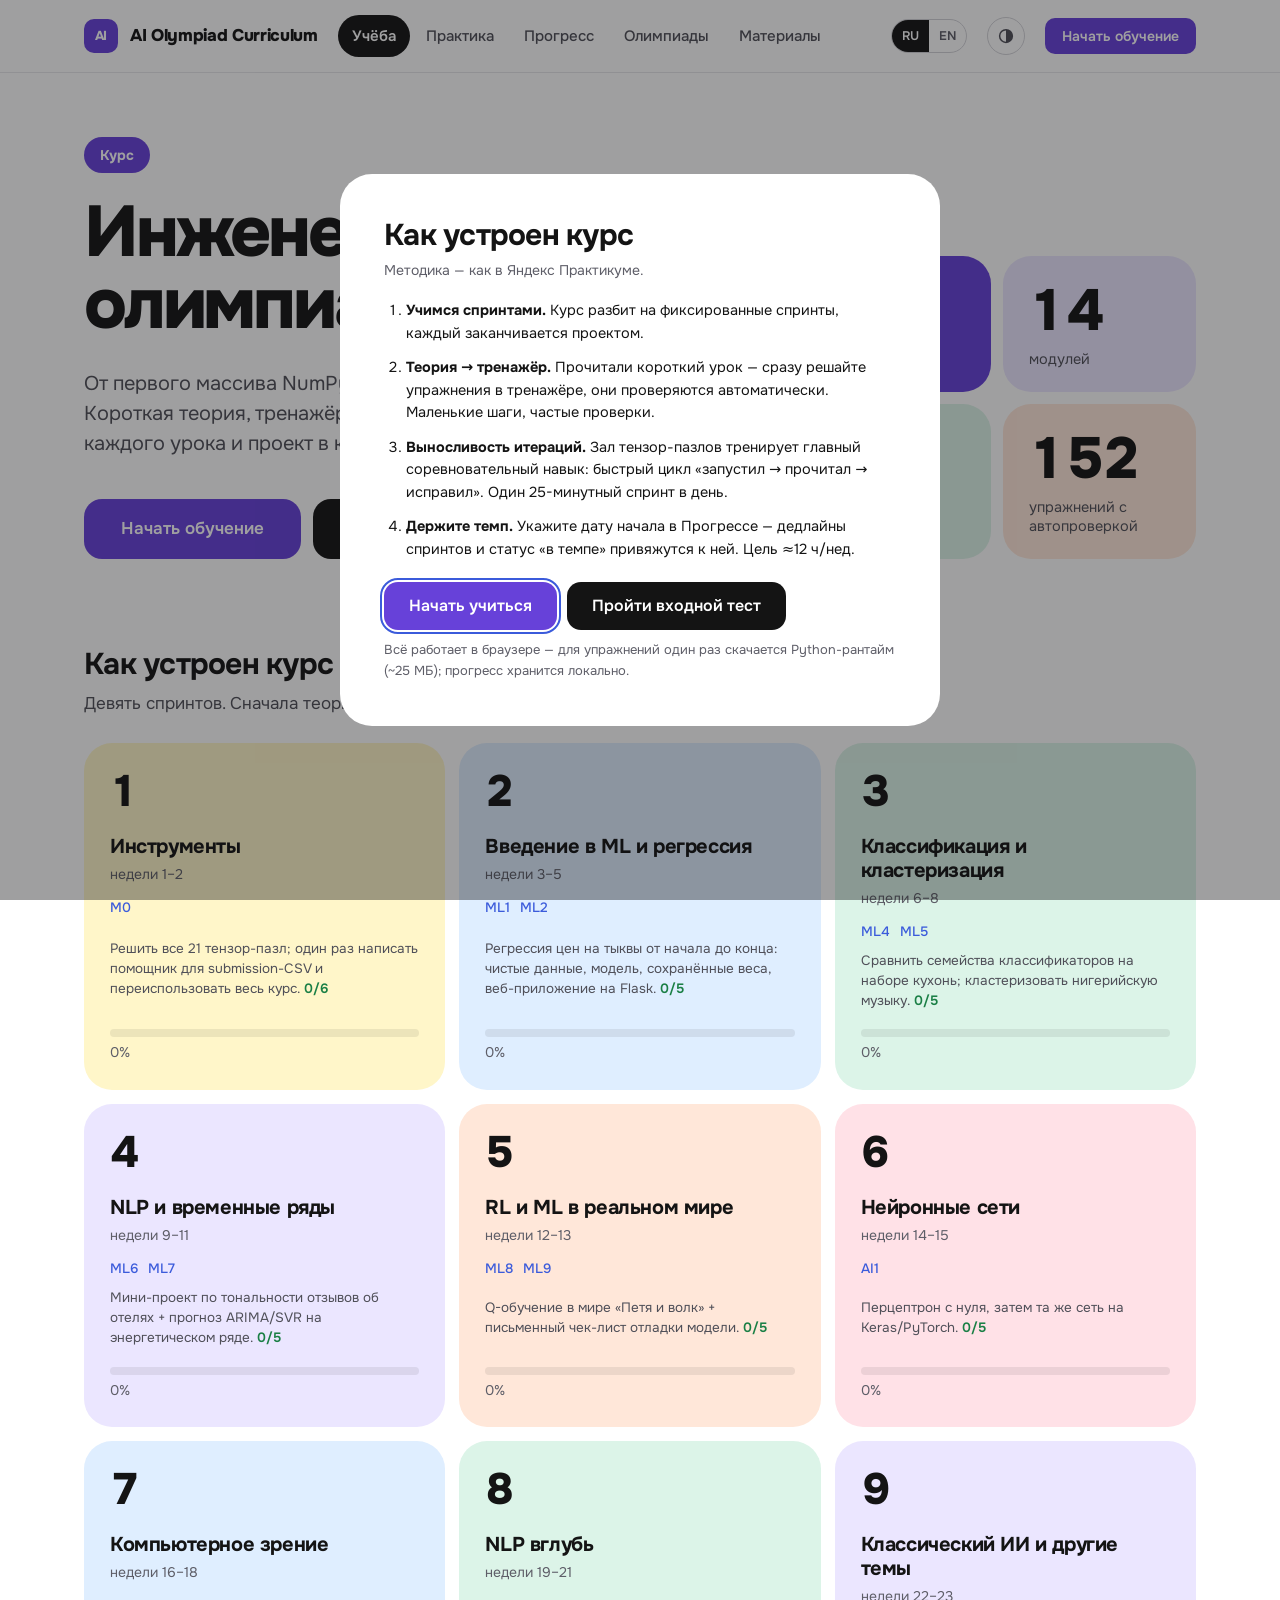
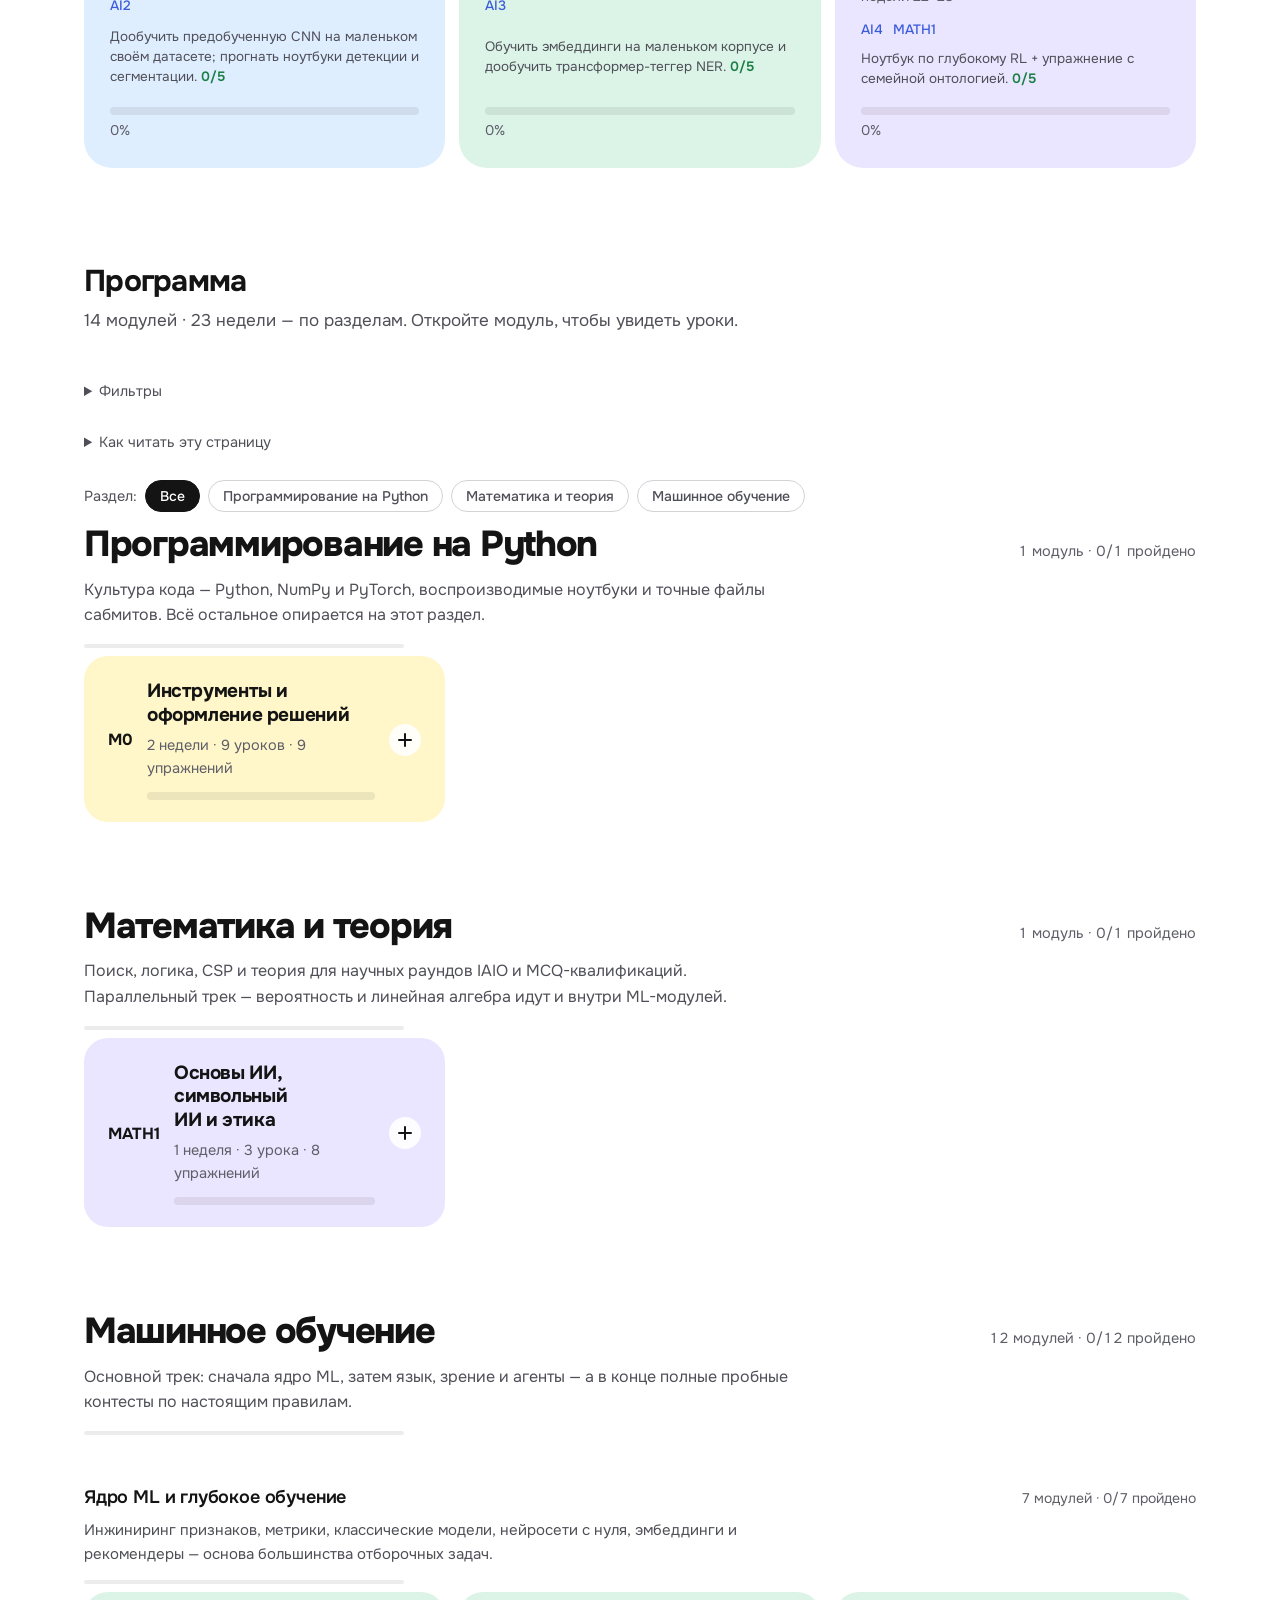
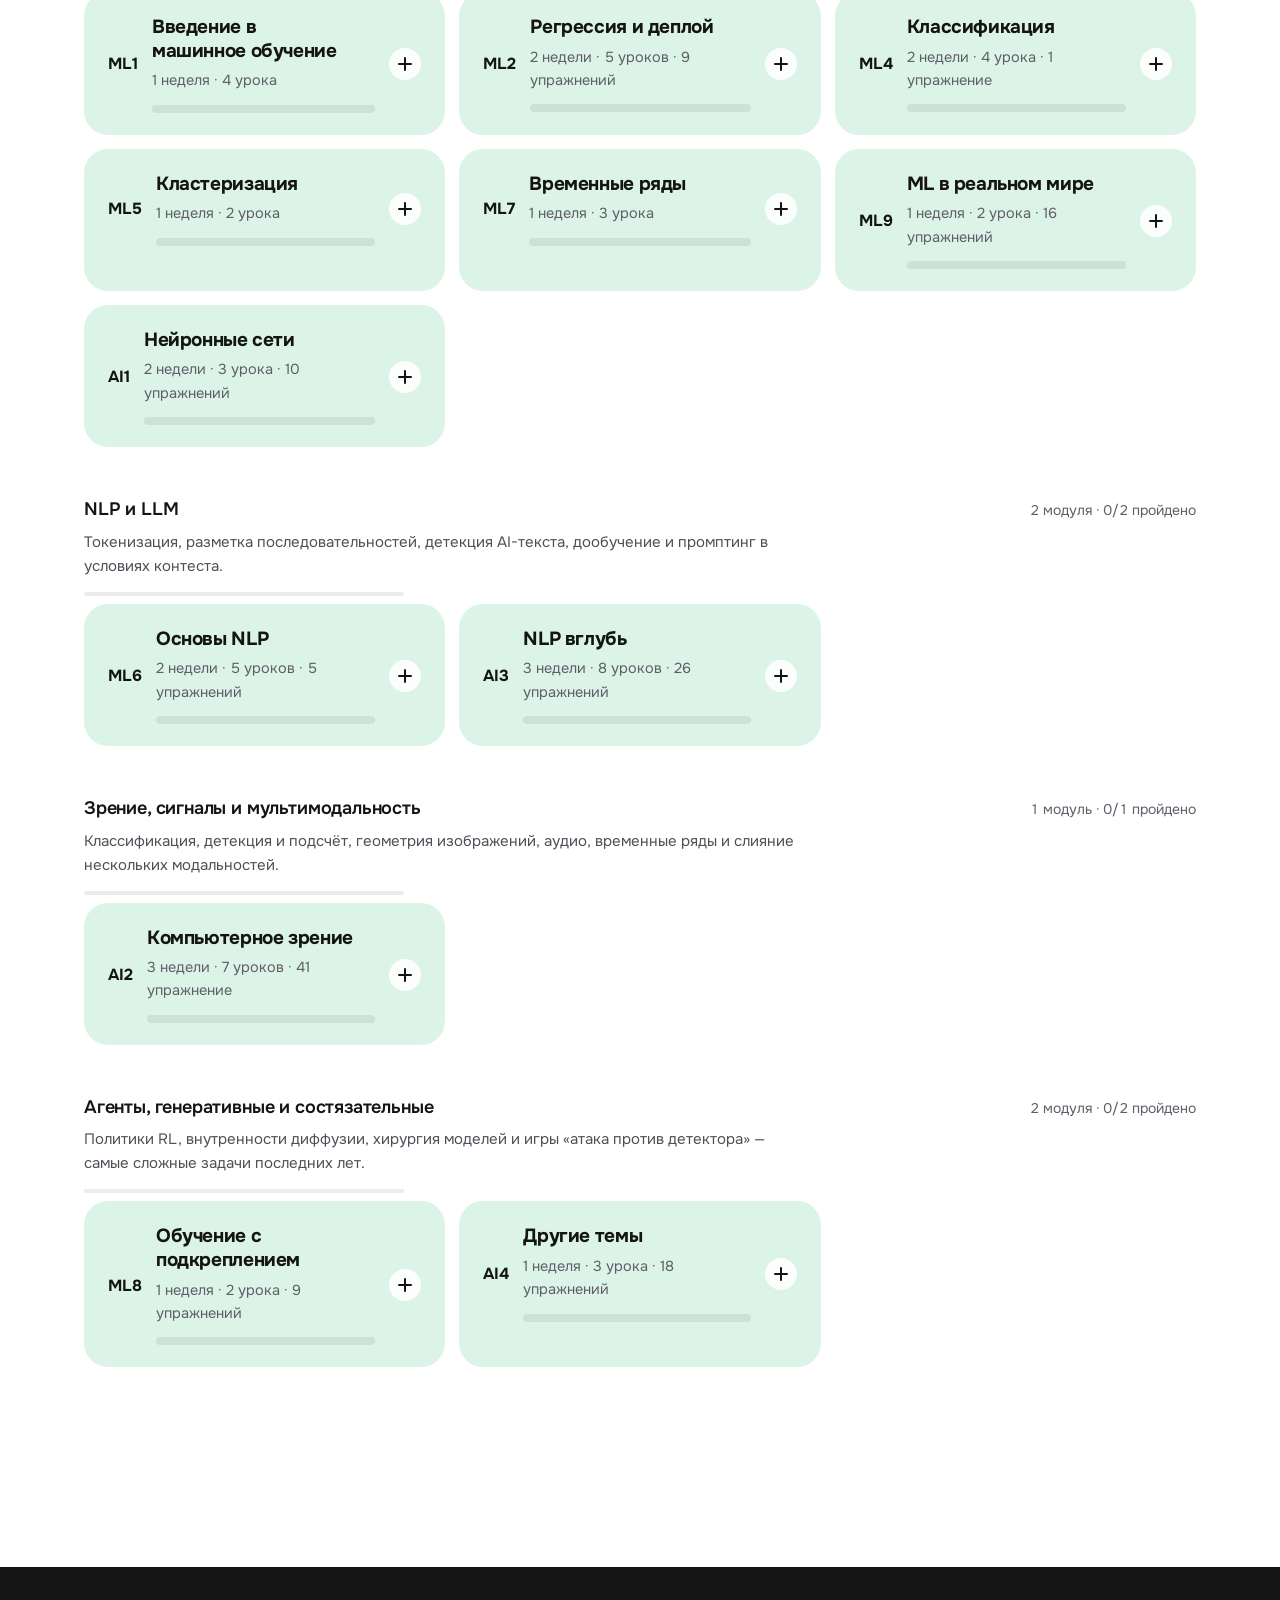
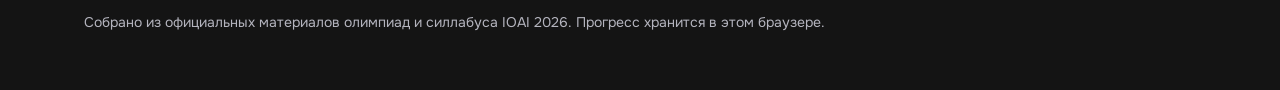
==== commit 012d1abc: "Lab tasks: slide-in drawer over the Jupyter frame Generated with [Devin](https://devin.ai)  Co-Autho" ====
--- a/index.html
+++ b/index.html
@@ -148,18 +148,25 @@
       </div>
       <div id="labPair" hidden></div>
       <div class="lab-card lab-setup" id="labSetup" hidden></div>
-      <div id="labLocal">
-        <div class="lab-card" id="labOffline" hidden></div>
-        <div class="lab-card" id="labFallback" hidden></div>
-        <iframe id="labLocalFrame" title="JupyterLab (local)" class="jlab-frame" hidden
-          sandbox="allow-scripts allow-same-origin allow-downloads allow-forms allow-modals allow-popups"></iframe>
-        <div class="lab-foot" id="labFoot" hidden>
-          <span class="lab-badge" data-i18n="lab.onMyPc">On my computer</span>
-          <span class="jlab-hint" id="labFiles"></span>
-          <span class="pr-flex"></span>
-          <a class="pr-btn pr-ghost pr-sm" href="guide/jupyterlab.html" target="_blank" rel="noopener" data-i18n="lab.guide">Step-by-step guide</a>
-          <button type="button" class="pr-btn pr-ghost pr-sm" data-lab-newtab data-i18n="lab.newTab">Open in a new tab</button>
-          <button type="button" class="pr-btn pr-ghost pr-sm" data-lab-disconnect data-i18n="lab.disconnect">Disconnect computer</button>
+      <div id="labLocal" class="lab-grid">
+        <div class="lab-main">
+          <div class="lab-card" id="labOffline" hidden></div>
+          <div class="lab-card" id="labFallback" hidden></div>
+          <iframe id="labLocalFrame" title="JupyterLab (local)" class="jlab-frame" hidden
+            sandbox="allow-scripts allow-same-origin allow-downloads allow-forms allow-modals allow-popups"></iframe>
+          <div class="lab-foot" id="labFoot" hidden>
+            <span class="lab-badge" data-i18n="lab.onMyPc">On my computer</span>
+            <span class="jlab-hint" id="labFiles"></span>
+            <span class="pr-flex"></span>
+            <a class="pr-btn pr-ghost pr-sm" href="guide/jupyterlab.html" target="_blank" rel="noopener" data-i18n="lab.guide">Step-by-step guide</a>
+            <button type="button" class="pr-btn pr-ghost pr-sm" data-lab-newtab data-i18n="lab.newTab">Open in a new tab</button>
+            <button type="button" class="pr-btn pr-ghost pr-sm" data-lab-disconnect data-i18n="lab.disconnect">Disconnect computer</button>
+          </div>
+          <button type="button" id="labTasksRail" class="lab-rail" hidden aria-expanded="false" aria-controls="labTasks">
+            <span class="lab-rail-t" id="labTasksRailT"></span>
+          </button>
+          <div class="lab-scrim" id="labScrim" hidden></div>
+          <aside class="lab-tasks" id="labTasks" aria-label="Lesson tasks" aria-hidden="true"></aside>
         </div>
       </div>
     </div>
--- a/css/base.css
+++ b/css/base.css
@@ -1,4 +1,4 @@
-/* Design system — Yandex Practicum course pages: white canvas, near-black ink, one yellow brand,
+/* Design system — Yandex Practicum course pages: white canvas, near-black ink, one violet brand,
    pastel tint tiles that carry meaning (group / sprint), big confident headings, 14–28px radii.
    No shadows beyond a hover lift, no gradients, no emoji. Source of truth: DESIGN.md.
    Per-view files live next to this one. */
@@ -12,9 +12,11 @@
   --text-3: #5e5e68;
   --accent: #3b5bdb;
   --accent-soft: #eef1fd;
-  --brand: #ffdd2d;
-  --brand-hover: #ffd000;
-  --ink: #141414;            /* text on brand yellow — constant in both themes */
+  --brand: #6741d9;
+  --brand-hover: #5a32c8;
+  --on-brand: #ffffff;        /* text on brand fills — constant in both themes */
+  --on-brand-2: rgba(255, 255, 255, .75);  /* muted text on brand fills */
+  --ink: #141414;            /* dark text on light surfaces inside colored cards */
   --inv-bg: #141414; --inv-fg: #ffffff; --inv-hover: #2c2c30;   /* inverted (black / white) buttons and pills */
   --glass: rgba(255, 255, 255, .78); --glass-strong: rgba(255, 255, 255, .88); --glass-hover: #ffffff;
   --track: rgba(20, 20, 20, .08);
@@ -39,13 +41,14 @@
   --header-h: 72px;
 }
 
-/* Dark theme (Practicum dark): same yellow, surfaces step down instead of being inverted by the browser.
-   theme.js sets data-theme from localStorage or the system preference. */
+/* Dark theme (Practicum dark): brand brightens a step, surfaces step down instead of being
+   inverted by the browser. theme.js sets data-theme from localStorage or the system preference. */
 :root[data-theme="dark"] {
   color-scheme: dark;
   --bg: #151517; --subtle: #212124; --line: #2c2c30; --line-strong: #3d3d43;
   --text: #f3f3f4; --text-2: #babac3; --text-3: #9b9ba6;
   --accent: #9fb2ff; --accent-soft: #272d4d;
+  --brand: #7950f2; --brand-hover: #8a63f0;
   --ok: #4cc88a; --ok-soft: #16301f; --err: #ff6f69; --warn: #f2a652;
   --tint-yellow: #35301a; --tint-sky: #1d2b3e; --tint-mint: #17322a; --tint-lilac: #292542; --tint-peach: #3a2819; --tint-rose: #3b2029;
   --inv-bg: #f3f3f4; --inv-fg: #141414; --inv-hover: #dcdce1;
@@ -72,7 +75,7 @@
 a:hover { text-decoration-color: currentColor; }
 button { font: inherit; color: inherit; background: none; border: 0; cursor: pointer; }
 :focus-visible { outline: 2px solid var(--accent); outline-offset: 2px; border-radius: 4px; }
-::selection { background: var(--brand); color: var(--ink); }
+::selection { background: var(--brand); color: var(--on-brand); }
 
 h1 { font-size: 48px; line-height: 1.06; font-weight: 800; letter-spacing: -0.035em; }
 h2 { font-size: 30px; line-height: 1.16; font-weight: 700; letter-spacing: -0.025em; }
@@ -89,7 +92,7 @@
   -webkit-backdrop-filter: saturate(1.4) blur(12px); backdrop-filter: saturate(1.4) blur(12px); }
 .site-header .container { height: var(--header-h); display: flex; align-items: center; gap: 20px; }
 .brand { font-weight: 800; font-size: 17px; letter-spacing: -0.02em; text-decoration: none; white-space: nowrap; display: flex; align-items: center; gap: 12px; }
-.brand::before { content: "AI"; width: 34px; height: 34px; border-radius: 10px; background: var(--brand); color: var(--ink); flex: none;
+.brand::before { content: "AI"; width: 34px; height: 34px; border-radius: 10px; background: var(--brand); color: var(--on-brand); flex: none;
   display: grid; place-items: center; font-size: 13px; font-weight: 800; letter-spacing: -0.02em; }
 .nav { display: flex; gap: 2px; overflow-x: auto; scrollbar-width: none; flex: 1;
   -webkit-mask-image: linear-gradient(to right, #000 calc(100% - 32px), transparent);
@@ -135,7 +138,7 @@
   border-radius: 14px; font-size: 16px; font-weight: 600; text-decoration: none; white-space: nowrap;
   border: 1px solid transparent; transition: background .15s, border-color .15s, color .15s, transform .12s; }
 .btn:active:not(:disabled), .prl-btn:active:not(:disabled), .pr-btn:active:not(:disabled) { transform: scale(.98); }
-.btn--primary { background: var(--brand); color: var(--ink); }
+.btn--primary { background: var(--brand); color: var(--on-brand); }
 .btn--primary:hover { background: var(--brand-hover); }
 .btn--secondary { background: var(--inv-bg); color: var(--inv-fg); }
 .btn--secondary:hover { background: var(--inv-hover); }
--- a/css/path.css
+++ b/css/path.css
@@ -2,7 +2,7 @@
 
 /* ---- hero ---- */
 .hero { display: grid; grid-template-columns: minmax(0, 1.7fr) minmax(0, 1fr); gap: 40px; align-items: end; margin-bottom: 88px; padding-top: 8px; }
-.hero-eyebrow { display: inline-block; font-size: 14px; font-weight: 700; color: var(--ink); background: var(--brand);
+.hero-eyebrow { display: inline-block; font-size: 14px; font-weight: 700; color: var(--on-brand); background: var(--brand);
   padding: 7px 16px; border-radius: 999px; margin-bottom: 24px; }
 .hero h1 { font-size: clamp(44px, 5.6vw, 72px); line-height: 1; letter-spacing: -0.045em; font-weight: 800; margin-bottom: 28px; }
 .hero-text p { font-size: 20px; line-height: 1.5; color: var(--text-2); max-width: 560px; }
@@ -16,8 +16,8 @@
 .fact:nth-child(4) { background: var(--tint-peach); }
 .fact b { display: block; font-size: 58px; line-height: 1; font-weight: 800; letter-spacing: -0.05em; font-variant-numeric: tabular-nums; }
 .fact span { display: block; margin-top: 10px; font-size: 14.5px; line-height: 1.35; color: var(--text-2); }
-.fact:nth-child(1) { color: var(--ink); }
-.fact:nth-child(1) span { color: rgba(20, 20, 20, .72); }
+.fact:nth-child(1) { color: var(--on-brand); }
+.fact:nth-child(1) span { color: var(--on-brand-2); }
 
 /* ---- filters ---- */
 #tab-path .filters { margin-bottom: 56px; }
@@ -90,6 +90,7 @@
 .card-plus::before { width: 14px; height: 2px; }
 .card-plus::after { width: 2px; height: 14px; }
 .card.open .card-plus { transform: rotate(45deg); background: var(--brand); }
+.card.open .card-plus::before, .card.open .card-plus::after { background: var(--on-brand); }
 .card-body { display: none; padding: 0 8px 36px 56px; }
 .card.open .card-body { display: block; }
 .card-cols { display: grid; grid-template-columns: minmax(0, 1.5fr) minmax(0, 1fr); gap: 48px; }
@@ -115,7 +116,7 @@
 .lrow:hover { background: var(--line); }
 .lnum { width: 26px; height: 26px; flex: none; border-radius: 50%; display: grid; place-items: center;
   font-size: 12.5px; font-weight: 600; background: var(--bg); color: var(--text-3); }
-.lnum.full { background: var(--brand); color: var(--ink); }
+.lnum.full { background: var(--brand); color: var(--on-brand); }
 .lname { flex: 1; min-width: 0; font-weight: 500; }
 .lmeta { font-size: 13.5px; color: var(--text-3); }
 .lsteps { font-size: 13.5px; color: var(--text-3); font-variant-numeric: tabular-nums; }
--- a/css/lesson.css
+++ b/css/lesson.css
@@ -17,7 +17,7 @@
 .prl-bar-icon { width: 40px; padding: 0; }
 .prl-bar-exit { background: none; padding: 0 12px; color: var(--text-2); }
 .prl-bar-title { flex: 1; min-width: 0; display: flex; align-items: baseline; gap: 10px; }
-.prl-bar-mod { flex: none; font-size: 12.5px; font-weight: 700; background: var(--brand); color: var(--ink); border-radius: 999px; padding: 3px 10px; }
+.prl-bar-mod { flex: none; font-size: 12.5px; font-weight: 700; background: var(--brand); color: var(--on-brand); border-radius: 999px; padding: 3px 10px; }
 .prl-bar-name { min-width: 0; overflow: hidden; text-overflow: ellipsis; white-space: nowrap; font-weight: 700; letter-spacing: -0.01em; }
 .prl-bar-step { flex: none; font-size: 13.5px; color: var(--text-3); font-variant-numeric: tabular-nums; }
 .prl-burger { width: 16px; height: 2px; border-radius: 1px; background: currentColor; box-shadow: 0 5px 0 currentColor, 0 -5px 0 currentColor; }
@@ -50,11 +50,11 @@
 .prl-lesson-link { display: flex; align-items: center; gap: 12px; width: 100%; border-radius: var(--radius-sm);
   padding: 11px 12px; font-size: 15px; text-align: left; transition: background .15s; }
 .prl-lesson-link:hover { background: var(--subtle); }
-.prl-lesson-item.is-current > .prl-lesson-link { font-weight: 700; background: var(--tint-yellow); }
+.prl-lesson-item.is-current > .prl-lesson-link { font-weight: 700; background: var(--tint-lilac); }
 .prl-lnum { width: 26px; height: 26px; flex: none; border-radius: 50%; display: grid; place-items: center;
   font-size: 12.5px; font-weight: 700; background: var(--subtle); color: var(--text-3); }
 .prl-lesson-item.is-current .prl-lnum { background: var(--bg); color: var(--text); }
-.prl-lesson-item.is-done .prl-lnum { background: var(--brand); color: var(--ink); }
+.prl-lesson-item.is-done .prl-lnum { background: var(--brand); color: var(--on-brand); }
 .prl-lname { flex: 1; line-height: 1.35; }
 .prl-lscore { font-size: 12.5px; color: var(--text-3); font-variant-numeric: tabular-nums; }
 .prl-lesson-item.is-done .prl-lscore { color: var(--ok); }
@@ -96,6 +96,21 @@
 .prl-copy { position: absolute; top: 8px; right: 8px; background: var(--bg); border: 1px solid var(--line);
   border-radius: 6px; padding: 4px 10px; font-size: 12.5px; color: var(--text-2); }
 .prl-copy:hover { color: var(--text); border-color: var(--line-strong); }
+/* syntax tokens (msHl) — light theme mirrors the lesson-reader palette */
+.prl-code .tk-k { color: #067d17; font-weight: 600; }   /* keyword */
+.prl-code .tk-s { color: #ba2121; }                     /* string */
+.prl-code .tk-c { color: #8a8a93; font-style: italic; } /* comment */
+.prl-code .tk-n { color: #1750eb; }                     /* number */
+.prl-code .tk-d { color: #9a6e3a; }                     /* decorator */
+.prl-code .tk-t { color: #116329; }                     /* html tag */
+.prl-code .tk-a { color: #6f42c1; }                     /* html attr */
+:root[data-theme="dark"] .prl-code .tk-k { color: #7ee787; }
+:root[data-theme="dark"] .prl-code .tk-s { color: #ffa198; }
+:root[data-theme="dark"] .prl-code .tk-c { color: #8b949e; }
+:root[data-theme="dark"] .prl-code .tk-n { color: #79c0ff; }
+:root[data-theme="dark"] .prl-code .tk-d { color: #d2a8ff; }
+:root[data-theme="dark"] .prl-code .tk-t { color: #7ee787; }
+:root[data-theme="dark"] .prl-code .tk-a { color: #79c0ff; }
 .prl-note { background: var(--tint-yellow); border-radius: 18px; padding: 16px 20px; margin: 8px 0 24px; font-size: 16px; line-height: 1.65; color: var(--text); }
 .prl-note-label { font-size: 13px; font-weight: 700; color: var(--text-2); margin-bottom: 4px; }
 
@@ -105,10 +120,10 @@
 .prl-tools .prl-btn:hover { background: var(--line); color: var(--text); }
 .prl-btn { font: inherit; font-weight: 600; font-size: 15px; border-radius: 14px; padding: 13px 24px;
   border: 1px solid transparent; transition: background .12s, border-color .12s, color .12s, transform .12s; }
-.prl-primary { background: var(--brand); color: var(--ink); }
+.prl-primary { background: var(--brand); color: var(--on-brand); }
 .prl-primary:hover:not(:disabled) { background: var(--brand-hover); }
 .prl-primary:disabled { background: var(--line-strong); cursor: default; }
-.prl-secondary { background: var(--brand); color: var(--ink); }
+.prl-secondary { background: var(--brand); color: var(--on-brand); }
 .prl-secondary:hover:not(:disabled) { background: var(--brand-hover); }
 .prl-secondary.is-on, .prl-secondary:disabled { background: var(--subtle); color: var(--ok); border-color: transparent; cursor: default; }
 .prl-ghost { color: var(--text-3); font-weight: 500; font-size: 14px; }
@@ -143,14 +158,14 @@
 
 /* ---- end of lesson ---- */
 .prl-end { margin-top: 8px; }
-.prl-end-card { color: var(--ink); background: var(--brand); border-radius: var(--radius-xl); padding: 36px; margin-bottom: 24px; }
+.prl-end-card { color: var(--on-brand); background: var(--brand); border-radius: var(--radius-xl); padding: 36px; margin-bottom: 24px; }
 .prl-end-card .prl-h2 { font-size: 32px; }
-.prl-end-card .prl-quiz-label, .prl-end-card .prl-muted { color: rgba(20, 20, 20, .72); }
+.prl-end-card .prl-quiz-label, .prl-end-card .prl-muted { color: var(--on-brand-2); }
 .prl-end-card .prl-primary { background: #141414; color: #fff; border-color: transparent; }
 .prl-end-card .prl-primary:hover:not(:disabled) { background: #2c2c30; }
-.prl-end-card .prl-ghost { background: rgba(255, 255, 255, .55); color: var(--ink); }
-.prl-end-card .prl-ghost:hover { background: #fff; color: var(--ink); }
-.prl-end-card .prl-exlist .prl-link { color: var(--ink); }
+.prl-end-card .prl-ghost { background: rgba(255, 255, 255, .85); color: var(--brand); }
+.prl-end-card .prl-ghost:hover { background: #fff; color: var(--brand); }
+.prl-end-card .prl-exlist .prl-link { color: var(--on-brand); }
 .prl-muted { color: var(--text-2); font-size: 16px; margin: 0 0 14px; }
 .prl-exlist { display: flex; flex-wrap: wrap; gap: 8px 18px; margin-top: 16px; font-size: 14px; }
 .prl-exlist .prl-link { color: var(--accent); font-family: var(--mono); font-size: 13px; }
--- a/css/trainer.css
+++ b/css/trainer.css
@@ -25,7 +25,7 @@
   padding: 9px 16px; border: 1px solid transparent; line-height: 1.2; white-space: nowrap;
   transition: background .15s, border-color .15s, color .15s; }
 .pr-trainer .pr-btn:disabled { opacity: .45; cursor: default; }
-.pr-trainer .pr-primary { background: var(--brand); color: var(--text); min-width: 140px; }
+.pr-trainer .pr-primary { background: var(--brand); color: var(--on-brand); min-width: 140px; }
 .pr-trainer .pr-primary:hover:not(:disabled) { background: var(--brand-hover); }
 .pr-trainer .pr-primary[data-mode="next"] { background: var(--inv-bg); color: var(--inv-fg); }
 .pr-trainer .pr-primary[data-mode="next"]:hover { background: var(--inv-hover); }
--- a/css/lab.css
+++ b/css/lab.css
@@ -10,7 +10,7 @@
   border: 1px solid transparent; line-height: 1.2; white-space: nowrap; cursor: pointer;
   transition: background .15s, border-color .15s, color .15s; }
 #sub-jlab .pr-btn:disabled { opacity: .45; cursor: default; }
-#sub-jlab .pr-primary { background: var(--brand); color: var(--text); }
+#sub-jlab .pr-primary { background: var(--brand); color: var(--on-brand); }
 #sub-jlab .pr-primary:hover:not(:disabled) { background: var(--brand-hover); }
 #sub-jlab .pr-secondary { background: var(--bg); border-color: var(--line); }
 #sub-jlab .pr-secondary:hover { background: var(--line); }
@@ -42,4 +42,40 @@
 .lab-foot { display: flex; flex-wrap: wrap; align-items: center; gap: 10px; margin-top: 8px; }
 .lab-foot .jlab-hint { margin: 0; }
 .lab-badge { font-size: 12px; font-weight: 600; color: var(--ok); background: var(--ok-soft); border-radius: 999px; padding: 3px 10px; }
+/* task checklist — a drawer sliding over the lab frame's left edge (lab.js).
+   The violet rail tab is the handle; the panel never eats layout width. */
+.lab-grid { display: grid; grid-template-columns: minmax(0, 1fr); gap: 14px; align-items: start; }
+.lab-main { position: relative; }
+.lab-rail { position: absolute; left: 0; top: 84px; z-index: 6; writing-mode: vertical-rl;
+  font: 700 12.5px var(--font); letter-spacing: .05em; color: var(--on-brand); background: var(--brand);
+  border: 0; border-radius: 0 10px 10px 0; padding: 16px 9px; cursor: pointer;
+  display: grid; place-items: center; transition: background .15s; }
+.lab-rail:hover { background: var(--brand-hover); }
+.lab-rail[hidden] { display: none; }
+.lab-scrim { position: absolute; inset: 0; z-index: 7; background: rgba(10, 10, 12, .28); border-radius: var(--radius); }
+.lab-tasks { position: absolute; top: 0; left: 0; bottom: 0; z-index: 8; width: min(330px, 92%);
+  border: 1px solid var(--line); border-left: 0; border-radius: 0 var(--radius) var(--radius) 0;
+  background: var(--bg); padding: 16px 16px 10px; overflow-y: auto; overscroll-behavior: contain;
+  transform: translateX(-104%); visibility: hidden;
+  transition: transform .25s cubic-bezier(.2, .8, .2, 1), visibility .25s; }
+.lab-tasks.is-open { transform: none; visibility: visible; }
+.lab-tasks-head { display: flex; align-items: flex-start; justify-content: space-between; gap: 8px; }
+.lab-tasks-h { margin: 0 0 4px; font-size: 15px; display: flex; align-items: center; gap: 8px; flex-wrap: wrap; }
+.lab-tasks-prog { font-size: 12px; font-weight: 700; color: var(--text-3); background: var(--bg);
+  border: 1px solid var(--line); border-radius: 999px; padding: 2px 9px; }
+.lab-tasks-prog.is-done { color: var(--ok); border-color: var(--ok); background: var(--ok-soft); }
+.lab-tasks-hint { margin: 0 0 10px; font-size: 12.5px; line-height: 1.45; color: var(--text-3); }
+.lab-tasklist { list-style: none; margin: 0; padding: 0; display: grid; gap: 4px; }
+.lab-task { display: flex; gap: 9px; width: 100%; text-align: left; font: inherit; border: 0; background: none;
+  padding: 8px 9px; border-radius: var(--radius-sm); cursor: pointer; align-items: flex-start; }
+.lab-task:hover { background: var(--bg); }
+.lab-task-check { flex: none; width: 18px; height: 18px; margin-top: 1px; border-radius: 50%;
+  border: 1.5px solid var(--line-strong); color: var(--ok); font-size: 12px; font-weight: 700;
+  display: grid; place-items: center; line-height: 1; }
+.lab-task.is-done .lab-task-check { border-color: var(--ok); background: var(--ok-soft); }
+.lab-task.is-done .lab-task-body b { color: var(--text-3); text-decoration: line-through; text-decoration-thickness: 1px; }
+.lab-task-body { display: grid; gap: 2px; min-width: 0; }
+.lab-task-body b { font-size: 13.5px; font-weight: 600; line-height: 1.3; }
+.lab-task-meta { font-size: 11.5px; color: var(--text-3); font-family: var(--mono); }
+
 @media (max-width: 640px) { .lab-cmd { flex-direction: column; } .lab-bar > .pr-btn { margin-left: 0; } }
--- a/css/puzzles.css
+++ b/css/puzzles.css
@@ -28,7 +28,7 @@
 .pg-item.cur { background: var(--bg); font-weight: 600; }
 .pg-dot { width: 20px; height: 20px; border-radius: 50%; display: grid; place-items: center; font-size: 11px; font-weight: 600;
   background: var(--bg); color: var(--text-3); flex: none; }
-.pg-item.ok .pg-dot { background: var(--brand); color: var(--text); }
+.pg-item.ok .pg-dot { background: var(--brand); color: var(--on-brand); }
 .pg-name { flex: 1; font-family: var(--mono); }
 .pg-meta { font-size: 10.5px; color: var(--text-3); }
 .pg-rules { margin-top: 16px; }
